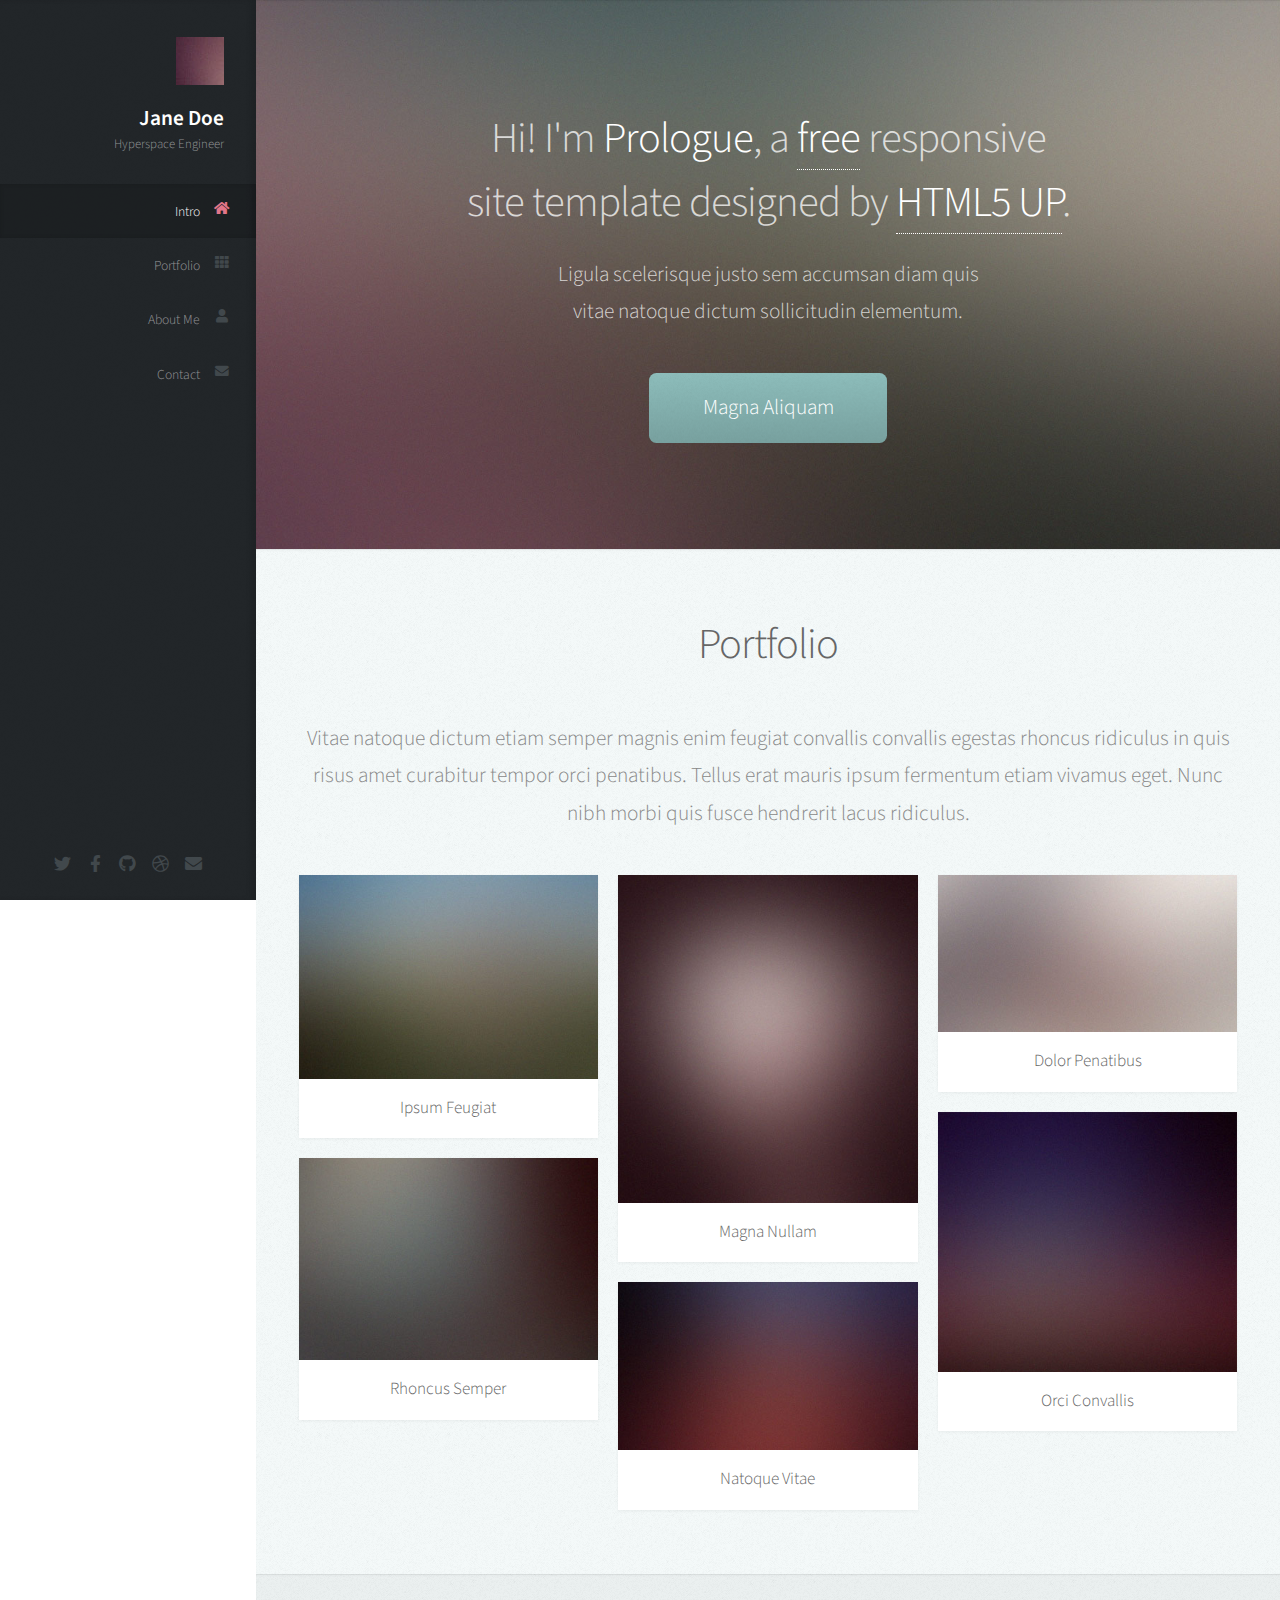
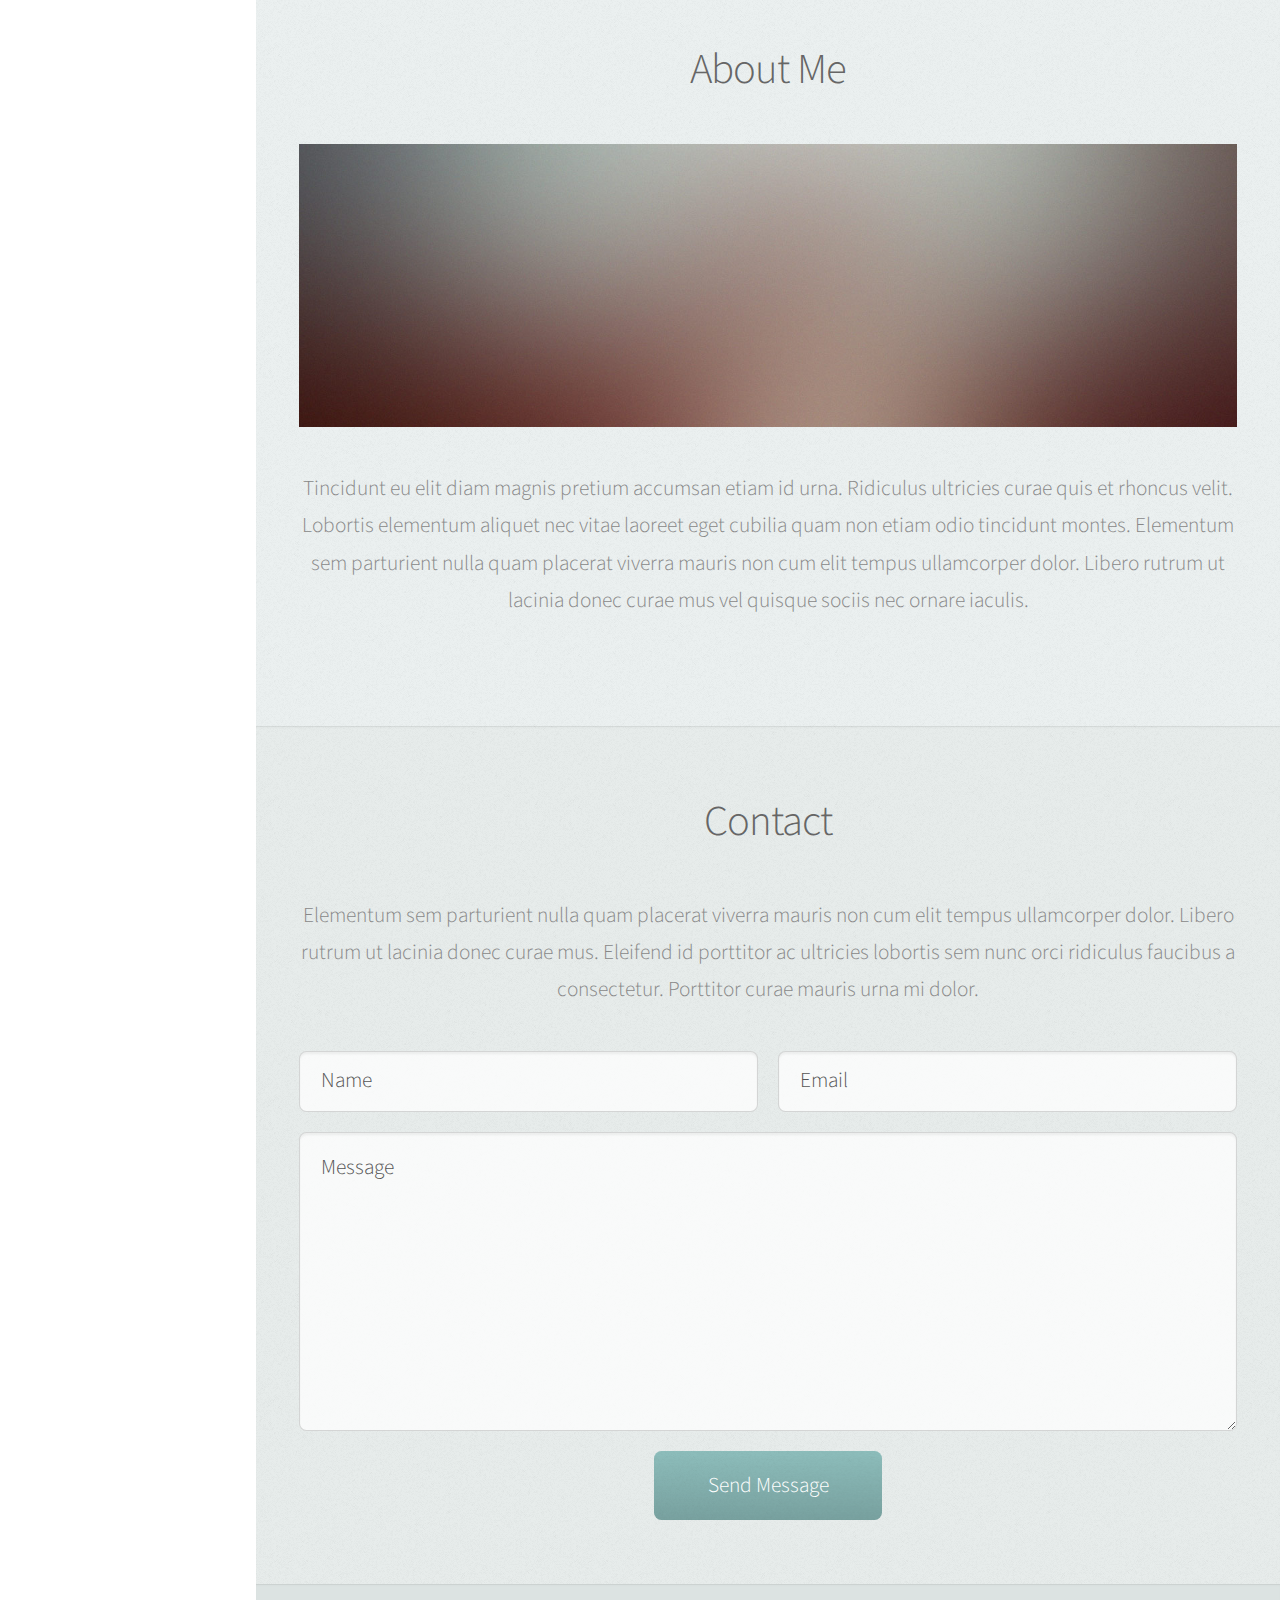
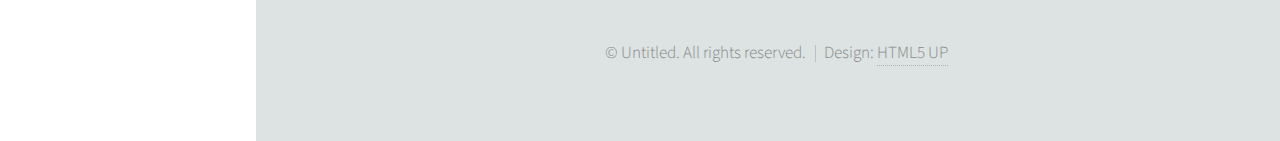
==== Portfolio/index.html @ 26fd249b "addition of downloaded files" ====
<!DOCTYPE HTML>
<!--
	Prologue by HTML5 UP
	html5up.net | @ajlkn
	Free for personal and commercial use under the CCA 3.0 license (html5up.net/license)
-->
<html>
	<head>
		<title>Prologue by HTML5 UP</title>
		<meta charset="utf-8" />
		<meta name="viewport" content="width=device-width, initial-scale=1, user-scalable=no" />
		<link rel="stylesheet" href="assets/css/main.css" />
	</head>
	<body class="is-preload">

		<!-- Header -->
			<div id="header">

				<div class="top">

					<!-- Logo -->
						<div id="logo">
							<span class="image avatar48"><img src="images/avatar.jpg" alt="" /></span>
							<h1 id="title">Jane Doe</h1>
							<p>Hyperspace Engineer</p>
						</div>

					<!-- Nav -->
						<nav id="nav">
							<ul>
								<li><a href="#top" id="top-link"><span class="icon solid fa-home">Intro</span></a></li>
								<li><a href="#portfolio" id="portfolio-link"><span class="icon solid fa-th">Portfolio</span></a></li>
								<li><a href="#about" id="about-link"><span class="icon solid fa-user">About Me</span></a></li>
								<li><a href="#contact" id="contact-link"><span class="icon solid fa-envelope">Contact</span></a></li>
							</ul>
						</nav>

				</div>

				<div class="bottom">

					<!-- Social Icons -->
						<ul class="icons">
							<li><a href="#" class="icon brands fa-twitter"><span class="label">Twitter</span></a></li>
							<li><a href="#" class="icon brands fa-facebook-f"><span class="label">Facebook</span></a></li>
							<li><a href="#" class="icon brands fa-github"><span class="label">Github</span></a></li>
							<li><a href="#" class="icon brands fa-dribbble"><span class="label">Dribbble</span></a></li>
							<li><a href="#" class="icon solid fa-envelope"><span class="label">Email</span></a></li>
						</ul>

				</div>

			</div>

		<!-- Main -->
			<div id="main">

				<!-- Intro -->
					<section id="top" class="one dark cover">
						<div class="container">

							<header>
								<h2 class="alt">Hi! I'm <strong>Prologue</strong>, a <a href="http://html5up.net/license">free</a> responsive<br />
								site template designed by <a href="http://html5up.net">HTML5 UP</a>.</h2>
								<p>Ligula scelerisque justo sem accumsan diam quis<br />
								vitae natoque dictum sollicitudin elementum.</p>
							</header>

							<footer>
								<a href="#portfolio" class="button scrolly">Magna Aliquam</a>
							</footer>

						</div>
					</section>

				<!-- Portfolio -->
					<section id="portfolio" class="two">
						<div class="container">

							<header>
								<h2>Portfolio</h2>
							</header>

							<p>Vitae natoque dictum etiam semper magnis enim feugiat convallis convallis
							egestas rhoncus ridiculus in quis risus amet curabitur tempor orci penatibus.
							Tellus erat mauris ipsum fermentum etiam vivamus eget. Nunc nibh morbi quis
							fusce hendrerit lacus ridiculus.</p>

							<div class="row">
								<div class="col-4 col-12-mobile">
									<article class="item">
										<a href="#" class="image fit"><img src="images/pic02.jpg" alt="" /></a>
										<header>
											<h3>Ipsum Feugiat</h3>
										</header>
									</article>
									<article class="item">
										<a href="#" class="image fit"><img src="images/pic03.jpg" alt="" /></a>
										<header>
											<h3>Rhoncus Semper</h3>
										</header>
									</article>
								</div>
								<div class="col-4 col-12-mobile">
									<article class="item">
										<a href="#" class="image fit"><img src="images/pic04.jpg" alt="" /></a>
										<header>
											<h3>Magna Nullam</h3>
										</header>
									</article>
									<article class="item">
										<a href="#" class="image fit"><img src="images/pic05.jpg" alt="" /></a>
										<header>
											<h3>Natoque Vitae</h3>
										</header>
									</article>
								</div>
								<div class="col-4 col-12-mobile">
									<article class="item">
										<a href="#" class="image fit"><img src="images/pic06.jpg" alt="" /></a>
										<header>
											<h3>Dolor Penatibus</h3>
										</header>
									</article>
									<article class="item">
										<a href="#" class="image fit"><img src="images/pic07.jpg" alt="" /></a>
										<header>
											<h3>Orci Convallis</h3>
										</header>
									</article>
								</div>
							</div>

						</div>
					</section>

				<!-- About Me -->
					<section id="about" class="three">
						<div class="container">

							<header>
								<h2>About Me</h2>
							</header>

							<a href="#" class="image featured"><img src="images/pic08.jpg" alt="" /></a>

							<p>Tincidunt eu elit diam magnis pretium accumsan etiam id urna. Ridiculus
							ultricies curae quis et rhoncus velit. Lobortis elementum aliquet nec vitae
							laoreet eget cubilia quam non etiam odio tincidunt montes. Elementum sem
							parturient nulla quam placerat viverra mauris non cum elit tempus ullamcorper
							dolor. Libero rutrum ut lacinia donec curae mus vel quisque sociis nec
							ornare iaculis.</p>

						</div>
					</section>

				<!-- Contact -->
					<section id="contact" class="four">
						<div class="container">

							<header>
								<h2>Contact</h2>
							</header>

							<p>Elementum sem parturient nulla quam placerat viverra
							mauris non cum elit tempus ullamcorper dolor. Libero rutrum ut lacinia
							donec curae mus. Eleifend id porttitor ac ultricies lobortis sem nunc
							orci ridiculus faucibus a consectetur. Porttitor curae mauris urna mi dolor.</p>

							<form method="post" action="#">
								<div class="row">
									<div class="col-6 col-12-mobile"><input type="text" name="name" placeholder="Name" /></div>
									<div class="col-6 col-12-mobile"><input type="text" name="email" placeholder="Email" /></div>
									<div class="col-12">
										<textarea name="message" placeholder="Message"></textarea>
									</div>
									<div class="col-12">
										<input type="submit" value="Send Message" />
									</div>
								</div>
							</form>

						</div>
					</section>

			</div>

		<!-- Footer -->
			<div id="footer">

				<!-- Copyright -->
					<ul class="copyright">
						<li>&copy; Untitled. All rights reserved.</li><li>Design: <a href="http://html5up.net">HTML5 UP</a></li>
					</ul>

			</div>

		<!-- Scripts -->
			<script src="assets/js/jquery.min.js"></script>
			<script src="assets/js/jquery.scrolly.min.js"></script>
			<script src="assets/js/jquery.scrollex.min.js"></script>
			<script src="assets/js/browser.min.js"></script>
			<script src="assets/js/breakpoints.min.js"></script>
			<script src="assets/js/util.js"></script>
			<script src="assets/js/main.js"></script>

	</body>
</html>
---- Portfolio/assets/css/main.css ----
@import url("fontawesome-all.min.css");
@import url("https://fonts.googleapis.com/css?family=Source+Sans+Pro:300,300italic,400,600");

/*
	Prologue by HTML5 UP
	html5up.net | @ajlkn
	Free for personal and commercial use under the CCA 3.0 license (html5up.net/license)
*/

html, body, div, span, applet, object,
iframe, h1, h2, h3, h4, h5, h6, p, blockquote,
pre, a, abbr, acronym, address, big, cite,
code, del, dfn, em, img, ins, kbd, q, s, samp,
small, strike, strong, sub, sup, tt, var, b,
u, i, center, dl, dt, dd, ol, ul, li, fieldset,
form, label, legend, table, caption, tbody,
tfoot, thead, tr, th, td, article, aside,
canvas, details, embed, figure, figcaption,
footer, header, hgroup, menu, nav, output, ruby,
section, summary, time, mark, audio, video {
	margin: 0;
	padding: 0;
	border: 0;
	font-size: 100%;
	font: inherit;
	vertical-align: baseline;}

article, aside, details, figcaption, figure,
footer, header, hgroup, menu, nav, section {
	display: block;}

body {
	line-height: 1;
}

ol, ul {
	list-style: none;
}

blockquote, q {
	quotes: none;
}

	blockquote:before, blockquote:after, q:before, q:after {
		content: '';
		content: none;
	}

table {
	border-collapse: collapse;
	border-spacing: 0;
}

body {
	-webkit-text-size-adjust: none;
}

mark {
	background-color: transparent;
	color: inherit;
}

input::-moz-focus-inner {
	border: 0;
	padding: 0;
}

input, select, textarea {
	-moz-appearance: none;
	-webkit-appearance: none;
	-ms-appearance: none;
	appearance: none;
}

/* Basic */

	html {
		box-sizing: border-box;
	}

	*, *:before, *:after {
		box-sizing: inherit;
	}

	body {
		background: #fff;
		font-family: 'Source Sans Pro', sans-serif;
		font-size: 19pt;
		font-weight: 300;
		line-height: 1.75em;
		color: #888;
	}

		body.is-preload *, body.is-preload *:before, body.is-preload *:after {
			-moz-animation: none !important;
			-webkit-animation: none !important;
			-ms-animation: none !important;
			animation: none !important;
			-moz-transition: none !important;
			-webkit-transition: none !important;
			-ms-transition: none !important;
			transition: none !important;
		}

	input, textarea, select {
		font-family: 'Source Sans Pro', sans-serif;
		font-size: 19pt;
		font-weight: 300;
		line-height: 1.75em;
		color: #888;
	}

	h1, h2, h3, h4, h5, h6 {
		font-weight: 300;
		color: #666;
		line-height: 1.5em;
	}

	h1 a, h2 a, h3 a, h4 a, h5 a, h6 a {
		color: inherit;
		text-decoration: none;
	}

		h1 a strong, h2 a strong, h3 a strong, h4 a strong, h5 a strong, h6 a strong {
			color: #333;
		}

	h2 {
		font-size: 2em;
		letter-spacing: -1px;
	}

		h2.alt {
			color: #888;
		}

			h2.alt strong {
				color: #666;
			}

	h3 {
		font-size: 1.5em;
	}

	header {
		margin: 0 0 2em 0;
	}

		header > p {
			margin: 1em 0 0 0;
		}

	footer {
		margin: 2em 0 0 0;
	}

	strong, b {
		font-weight: 300;
		color: #666;
	}

	em, i {
		font-style: italic;
	}

	a {
		text-decoration: none;
		color: inherit;
		border-bottom: dotted 1px rgba(128, 128, 128, 0.5);
		-moz-transition: color 0.35s ease-in-out, border-bottom-color 0.35s ease-in-out;
		-webkit-transition: color 0.35s ease-in-out, border-bottom-color 0.35s ease-in-out;
		-ms-transition: color 0.35s ease-in-out, border-bottom-color 0.35s ease-in-out;
		transition: color 0.35s ease-in-out, border-bottom-color 0.35s ease-in-out;
		outline: 0;
	}

		a:hover {
			color: #E27689;
			border-bottom-color: rgba(255, 255, 255, 0);
		}

	sub {
		position: relative;
		top: 0.5em;
		font-size: 0.8em;
	}

	sup {
		position: relative;
		top: -0.5em;
		font-size: 0.8em;
	}

	hr {
		border: 0;
		border-top: solid 1px #ddd;
	}

	blockquote {
		border-left: solid 0.5em #ddd;
		padding: 1em 0 1em 2em;
		font-style: italic;
	}

	p, ul, ol, dl, table {
		margin-bottom: 2em;
	}

	br.clear {
		clear: both;
	}

/* Container */

	.container {
		margin: 0 auto;
		max-width: 100%;
		width: 1400px;
	}

		@media screen and (min-width: 961px) and (max-width: 1880px) {

			.container {
				width: 1200px;
			}

		}

		@media screen and (min-width: 961px) and (max-width: 1620px) {

			.container {
				width: 960px;
			}

		}

		@media screen and (min-width: 961px) and (max-width: 1320px) {

			.container {
				width: 100%;
			}

		}

		@media screen and (max-width: 960px) {

			.container {
				width: 100%;
			}

		}

		@media screen and (max-width: 736px) {

			.container {
				width: 100%;
			}

		}

/* Row */

	.row {
		display: flex;
		flex-wrap: wrap;
		box-sizing: border-box;
		align-items: stretch;
	}

		.row > * {
			box-sizing: border-box;
		}

		.row.gtr-uniform > * > :last-child {
			margin-bottom: 0;
		}

		.row.aln-left {
			justify-content: flex-start;
		}

		.row.aln-center {
			justify-content: center;
		}

		.row.aln-right {
			justify-content: flex-end;
		}

		.row.aln-top {
			align-items: flex-start;
		}

		.row.aln-middle {
			align-items: center;
		}

		.row.aln-bottom {
			align-items: flex-end;
		}

		.row > .imp {
			order: -1;
		}

		.row > .col-1 {
			width: 8.33333%;
		}

		.row > .off-1 {
			margin-left: 8.33333%;
		}

		.row > .col-2 {
			width: 16.66667%;
		}

		.row > .off-2 {
			margin-left: 16.66667%;
		}

		.row > .col-3 {
			width: 25%;
		}

		.row > .off-3 {
			margin-left: 25%;
		}

		.row > .col-4 {
			width: 33.33333%;
		}

		.row > .off-4 {
			margin-left: 33.33333%;
		}

		.row > .col-5 {
			width: 41.66667%;
		}

		.row > .off-5 {
			margin-left: 41.66667%;
		}

		.row > .col-6 {
			width: 50%;
		}

		.row > .off-6 {
			margin-left: 50%;
		}

		.row > .col-7 {
			width: 58.33333%;
		}

		.row > .off-7 {
			margin-left: 58.33333%;
		}

		.row > .col-8 {
			width: 66.66667%;
		}

		.row > .off-8 {
			margin-left: 66.66667%;
		}

		.row > .col-9 {
			width: 75%;
		}

		.row > .off-9 {
			margin-left: 75%;
		}

		.row > .col-10 {
			width: 83.33333%;
		}

		.row > .off-10 {
			margin-left: 83.33333%;
		}

		.row > .col-11 {
			width: 91.66667%;
		}

		.row > .off-11 {
			margin-left: 91.66667%;
		}

		.row > .col-12 {
			width: 100%;
		}

		.row > .off-12 {
			margin-left: 100%;
		}

		.row.gtr-0 {
			margin-top: 0px;
			margin-left: 0px;
		}

			.row.gtr-0 > * {
				padding: 0px 0 0 0px;
			}

			.row.gtr-0.gtr-uniform {
				margin-top: 0px;
			}

				.row.gtr-0.gtr-uniform > * {
					padding-top: 0px;
				}

		.row.gtr-25 {
			margin-top: -10px;
			margin-left: -10px;
		}

			.row.gtr-25 > * {
				padding: 10px 0 0 10px;
			}

			.row.gtr-25.gtr-uniform {
				margin-top: -10px;
			}

				.row.gtr-25.gtr-uniform > * {
					padding-top: 10px;
				}

		.row.gtr-50 {
			margin-top: -20px;
			margin-left: -20px;
		}

			.row.gtr-50 > * {
				padding: 20px 0 0 20px;
			}

			.row.gtr-50.gtr-uniform {
				margin-top: -20px;
			}

				.row.gtr-50.gtr-uniform > * {
					padding-top: 20px;
				}

		.row {
			margin-top: -40px;
			margin-left: -40px;
		}

			.row > * {
				padding: 40px 0 0 40px;
			}

			.row.gtr-uniform {
				margin-top: -40px;
			}

				.row.gtr-uniform > * {
					padding-top: 40px;
				}

		.row.gtr-150 {
			margin-top: -60px;
			margin-left: -60px;
		}

			.row.gtr-150 > * {
				padding: 60px 0 0 60px;
			}

			.row.gtr-150.gtr-uniform {
				margin-top: -60px;
			}

				.row.gtr-150.gtr-uniform > * {
					padding-top: 60px;
				}

		.row.gtr-200 {
			margin-top: -80px;
			margin-left: -80px;
		}

			.row.gtr-200 > * {
				padding: 80px 0 0 80px;
			}

			.row.gtr-200.gtr-uniform {
				margin-top: -80px;
			}

				.row.gtr-200.gtr-uniform > * {
					padding-top: 80px;
				}

		@media screen and (min-width: 961px) and (max-width: 1880px) {

			.row {
				display: flex;
				flex-wrap: wrap;
				box-sizing: border-box;
				align-items: stretch;
			}

				.row > * {
					box-sizing: border-box;
				}

				.row.gtr-uniform > * > :last-child {
					margin-bottom: 0;
				}

				.row.aln-left {
					justify-content: flex-start;
				}

				.row.aln-center {
					justify-content: center;
				}

				.row.aln-right {
					justify-content: flex-end;
				}

				.row.aln-top {
					align-items: flex-start;
				}

				.row.aln-middle {
					align-items: center;
				}

				.row.aln-bottom {
					align-items: flex-end;
				}

				.row > .imp-wide {
					order: -1;
				}

				.row > .col-1-wide {
					width: 8.33333%;
				}

				.row > .off-1-wide {
					margin-left: 8.33333%;
				}

				.row > .col-2-wide {
					width: 16.66667%;
				}

				.row > .off-2-wide {
					margin-left: 16.66667%;
				}

				.row > .col-3-wide {
					width: 25%;
				}

				.row > .off-3-wide {
					margin-left: 25%;
				}

				.row > .col-4-wide {
					width: 33.33333%;
				}

				.row > .off-4-wide {
					margin-left: 33.33333%;
				}

				.row > .col-5-wide {
					width: 41.66667%;
				}

				.row > .off-5-wide {
					margin-left: 41.66667%;
				}

				.row > .col-6-wide {
					width: 50%;
				}

				.row > .off-6-wide {
					margin-left: 50%;
				}

				.row > .col-7-wide {
					width: 58.33333%;
				}

				.row > .off-7-wide {
					margin-left: 58.33333%;
				}

				.row > .col-8-wide {
					width: 66.66667%;
				}

				.row > .off-8-wide {
					margin-left: 66.66667%;
				}

				.row > .col-9-wide {
					width: 75%;
				}

				.row > .off-9-wide {
					margin-left: 75%;
				}

				.row > .col-10-wide {
					width: 83.33333%;
				}

				.row > .off-10-wide {
					margin-left: 83.33333%;
				}

				.row > .col-11-wide {
					width: 91.66667%;
				}

				.row > .off-11-wide {
					margin-left: 91.66667%;
				}

				.row > .col-12-wide {
					width: 100%;
				}

				.row > .off-12-wide {
					margin-left: 100%;
				}

				.row.gtr-0 {
					margin-top: 0px;
					margin-left: 0px;
				}

					.row.gtr-0 > * {
						padding: 0px 0 0 0px;
					}

					.row.gtr-0.gtr-uniform {
						margin-top: 0px;
					}

						.row.gtr-0.gtr-uniform > * {
							padding-top: 0px;
						}

				.row.gtr-25 {
					margin-top: -10px;
					margin-left: -10px;
				}

					.row.gtr-25 > * {
						padding: 10px 0 0 10px;
					}

					.row.gtr-25.gtr-uniform {
						margin-top: -10px;
					}

						.row.gtr-25.gtr-uniform > * {
							padding-top: 10px;
						}

				.row.gtr-50 {
					margin-top: -20px;
					margin-left: -20px;
				}

					.row.gtr-50 > * {
						padding: 20px 0 0 20px;
					}

					.row.gtr-50.gtr-uniform {
						margin-top: -20px;
					}

						.row.gtr-50.gtr-uniform > * {
							padding-top: 20px;
						}

				.row {
					margin-top: -40px;
					margin-left: -40px;
				}

					.row > * {
						padding: 40px 0 0 40px;
					}

					.row.gtr-uniform {
						margin-top: -40px;
					}

						.row.gtr-uniform > * {
							padding-top: 40px;
						}

				.row.gtr-150 {
					margin-top: -60px;
					margin-left: -60px;
				}

					.row.gtr-150 > * {
						padding: 60px 0 0 60px;
					}

					.row.gtr-150.gtr-uniform {
						margin-top: -60px;
					}

						.row.gtr-150.gtr-uniform > * {
							padding-top: 60px;
						}

				.row.gtr-200 {
					margin-top: -80px;
					margin-left: -80px;
				}

					.row.gtr-200 > * {
						padding: 80px 0 0 80px;
					}

					.row.gtr-200.gtr-uniform {
						margin-top: -80px;
					}

						.row.gtr-200.gtr-uniform > * {
							padding-top: 80px;
						}

		}

		@media screen and (min-width: 961px) and (max-width: 1620px) {

			.row {
				display: flex;
				flex-wrap: wrap;
				box-sizing: border-box;
				align-items: stretch;
			}

				.row > * {
					box-sizing: border-box;
				}

				.row.gtr-uniform > * > :last-child {
					margin-bottom: 0;
				}

				.row.aln-left {
					justify-content: flex-start;
				}

				.row.aln-center {
					justify-content: center;
				}

				.row.aln-right {
					justify-content: flex-end;
				}

				.row.aln-top {
					align-items: flex-start;
				}

				.row.aln-middle {
					align-items: center;
				}

				.row.aln-bottom {
					align-items: flex-end;
				}

				.row > .imp-normal {
					order: -1;
				}

				.row > .col-1-normal {
					width: 8.33333%;
				}

				.row > .off-1-normal {
					margin-left: 8.33333%;
				}

				.row > .col-2-normal {
					width: 16.66667%;
				}

				.row > .off-2-normal {
					margin-left: 16.66667%;
				}

				.row > .col-3-normal {
					width: 25%;
				}

				.row > .off-3-normal {
					margin-left: 25%;
				}

				.row > .col-4-normal {
					width: 33.33333%;
				}

				.row > .off-4-normal {
					margin-left: 33.33333%;
				}

				.row > .col-5-normal {
					width: 41.66667%;
				}

				.row > .off-5-normal {
					margin-left: 41.66667%;
				}

				.row > .col-6-normal {
					width: 50%;
				}

				.row > .off-6-normal {
					margin-left: 50%;
				}

				.row > .col-7-normal {
					width: 58.33333%;
				}

				.row > .off-7-normal {
					margin-left: 58.33333%;
				}

				.row > .col-8-normal {
					width: 66.66667%;
				}

				.row > .off-8-normal {
					margin-left: 66.66667%;
				}

				.row > .col-9-normal {
					width: 75%;
				}

				.row > .off-9-normal {
					margin-left: 75%;
				}

				.row > .col-10-normal {
					width: 83.33333%;
				}

				.row > .off-10-normal {
					margin-left: 83.33333%;
				}

				.row > .col-11-normal {
					width: 91.66667%;
				}

				.row > .off-11-normal {
					margin-left: 91.66667%;
				}

				.row > .col-12-normal {
					width: 100%;
				}

				.row > .off-12-normal {
					margin-left: 100%;
				}

				.row.gtr-0 {
					margin-top: 0px;
					margin-left: 0px;
				}

					.row.gtr-0 > * {
						padding: 0px 0 0 0px;
					}

					.row.gtr-0.gtr-uniform {
						margin-top: 0px;
					}

						.row.gtr-0.gtr-uniform > * {
							padding-top: 0px;
						}

				.row.gtr-25 {
					margin-top: -10px;
					margin-left: -10px;
				}

					.row.gtr-25 > * {
						padding: 10px 0 0 10px;
					}

					.row.gtr-25.gtr-uniform {
						margin-top: -10px;
					}

						.row.gtr-25.gtr-uniform > * {
							padding-top: 10px;
						}

				.row.gtr-50 {
					margin-top: -20px;
					margin-left: -20px;
				}

					.row.gtr-50 > * {
						padding: 20px 0 0 20px;
					}

					.row.gtr-50.gtr-uniform {
						margin-top: -20px;
					}

						.row.gtr-50.gtr-uniform > * {
							padding-top: 20px;
						}

				.row {
					margin-top: -40px;
					margin-left: -40px;
				}

					.row > * {
						padding: 40px 0 0 40px;
					}

					.row.gtr-uniform {
						margin-top: -40px;
					}

						.row.gtr-uniform > * {
							padding-top: 40px;
						}

				.row.gtr-150 {
					margin-top: -60px;
					margin-left: -60px;
				}

					.row.gtr-150 > * {
						padding: 60px 0 0 60px;
					}

					.row.gtr-150.gtr-uniform {
						margin-top: -60px;
					}

						.row.gtr-150.gtr-uniform > * {
							padding-top: 60px;
						}

				.row.gtr-200 {
					margin-top: -80px;
					margin-left: -80px;
				}

					.row.gtr-200 > * {
						padding: 80px 0 0 80px;
					}

					.row.gtr-200.gtr-uniform {
						margin-top: -80px;
					}

						.row.gtr-200.gtr-uniform > * {
							padding-top: 80px;
						}

		}

		@media screen and (min-width: 961px) and (max-width: 1320px) {

			.row {
				display: flex;
				flex-wrap: wrap;
				box-sizing: border-box;
				align-items: stretch;
			}

				.row > * {
					box-sizing: border-box;
				}

				.row.gtr-uniform > * > :last-child {
					margin-bottom: 0;
				}

				.row.aln-left {
					justify-content: flex-start;
				}

				.row.aln-center {
					justify-content: center;
				}

				.row.aln-right {
					justify-content: flex-end;
				}

				.row.aln-top {
					align-items: flex-start;
				}

				.row.aln-middle {
					align-items: center;
				}

				.row.aln-bottom {
					align-items: flex-end;
				}

				.row > .imp-narrow {
					order: -1;
				}

				.row > .col-1-narrow {
					width: 8.33333%;
				}

				.row > .off-1-narrow {
					margin-left: 8.33333%;
				}

				.row > .col-2-narrow {
					width: 16.66667%;
				}

				.row > .off-2-narrow {
					margin-left: 16.66667%;
				}

				.row > .col-3-narrow {
					width: 25%;
				}

				.row > .off-3-narrow {
					margin-left: 25%;
				}

				.row > .col-4-narrow {
					width: 33.33333%;
				}

				.row > .off-4-narrow {
					margin-left: 33.33333%;
				}

				.row > .col-5-narrow {
					width: 41.66667%;
				}

				.row > .off-5-narrow {
					margin-left: 41.66667%;
				}

				.row > .col-6-narrow {
					width: 50%;
				}

				.row > .off-6-narrow {
					margin-left: 50%;
				}

				.row > .col-7-narrow {
					width: 58.33333%;
				}

				.row > .off-7-narrow {
					margin-left: 58.33333%;
				}

				.row > .col-8-narrow {
					width: 66.66667%;
				}

				.row > .off-8-narrow {
					margin-left: 66.66667%;
				}

				.row > .col-9-narrow {
					width: 75%;
				}

				.row > .off-9-narrow {
					margin-left: 75%;
				}

				.row > .col-10-narrow {
					width: 83.33333%;
				}

				.row > .off-10-narrow {
					margin-left: 83.33333%;
				}

				.row > .col-11-narrow {
					width: 91.66667%;
				}

				.row > .off-11-narrow {
					margin-left: 91.66667%;
				}

				.row > .col-12-narrow {
					width: 100%;
				}

				.row > .off-12-narrow {
					margin-left: 100%;
				}

				.row.gtr-0 {
					margin-top: 0px;
					margin-left: 0px;
				}

					.row.gtr-0 > * {
						padding: 0px 0 0 0px;
					}

					.row.gtr-0.gtr-uniform {
						margin-top: 0px;
					}

						.row.gtr-0.gtr-uniform > * {
							padding-top: 0px;
						}

				.row.gtr-25 {
					margin-top: -5px;
					margin-left: -5px;
				}

					.row.gtr-25 > * {
						padding: 5px 0 0 5px;
					}

					.row.gtr-25.gtr-uniform {
						margin-top: -5px;
					}

						.row.gtr-25.gtr-uniform > * {
							padding-top: 5px;
						}

				.row.gtr-50 {
					margin-top: -10px;
					margin-left: -10px;
				}

					.row.gtr-50 > * {
						padding: 10px 0 0 10px;
					}

					.row.gtr-50.gtr-uniform {
						margin-top: -10px;
					}

						.row.gtr-50.gtr-uniform > * {
							padding-top: 10px;
						}

				.row {
					margin-top: -20px;
					margin-left: -20px;
				}

					.row > * {
						padding: 20px 0 0 20px;
					}

					.row.gtr-uniform {
						margin-top: -20px;
					}

						.row.gtr-uniform > * {
							padding-top: 20px;
						}

				.row.gtr-150 {
					margin-top: -30px;
					margin-left: -30px;
				}

					.row.gtr-150 > * {
						padding: 30px 0 0 30px;
					}

					.row.gtr-150.gtr-uniform {
						margin-top: -30px;
					}

						.row.gtr-150.gtr-uniform > * {
							padding-top: 30px;
						}

				.row.gtr-200 {
					margin-top: -40px;
					margin-left: -40px;
				}

					.row.gtr-200 > * {
						padding: 40px 0 0 40px;
					}

					.row.gtr-200.gtr-uniform {
						margin-top: -40px;
					}

						.row.gtr-200.gtr-uniform > * {
							padding-top: 40px;
						}

		}

		@media screen and (max-width: 960px) {

			.row {
				display: flex;
				flex-wrap: wrap;
				box-sizing: border-box;
				align-items: stretch;
			}

				.row > * {
					box-sizing: border-box;
				}

				.row.gtr-uniform > * > :last-child {
					margin-bottom: 0;
				}

				.row.aln-left {
					justify-content: flex-start;
				}

				.row.aln-center {
					justify-content: center;
				}

				.row.aln-right {
					justify-content: flex-end;
				}

				.row.aln-top {
					align-items: flex-start;
				}

				.row.aln-middle {
					align-items: center;
				}

				.row.aln-bottom {
					align-items: flex-end;
				}

				.row > .imp-narrower {
					order: -1;
				}

				.row > .col-1-narrower {
					width: 8.33333%;
				}

				.row > .off-1-narrower {
					margin-left: 8.33333%;
				}

				.row > .col-2-narrower {
					width: 16.66667%;
				}

				.row > .off-2-narrower {
					margin-left: 16.66667%;
				}

				.row > .col-3-narrower {
					width: 25%;
				}

				.row > .off-3-narrower {
					margin-left: 25%;
				}

				.row > .col-4-narrower {
					width: 33.33333%;
				}

				.row > .off-4-narrower {
					margin-left: 33.33333%;
				}

				.row > .col-5-narrower {
					width: 41.66667%;
				}

				.row > .off-5-narrower {
					margin-left: 41.66667%;
				}

				.row > .col-6-narrower {
					width: 50%;
				}

				.row > .off-6-narrower {
					margin-left: 50%;
				}

				.row > .col-7-narrower {
					width: 58.33333%;
				}

				.row > .off-7-narrower {
					margin-left: 58.33333%;
				}

				.row > .col-8-narrower {
					width: 66.66667%;
				}

				.row > .off-8-narrower {
					margin-left: 66.66667%;
				}

				.row > .col-9-narrower {
					width: 75%;
				}

				.row > .off-9-narrower {
					margin-left: 75%;
				}

				.row > .col-10-narrower {
					width: 83.33333%;
				}

				.row > .off-10-narrower {
					margin-left: 83.33333%;
				}

				.row > .col-11-narrower {
					width: 91.66667%;
				}

				.row > .off-11-narrower {
					margin-left: 91.66667%;
				}

				.row > .col-12-narrower {
					width: 100%;
				}

				.row > .off-12-narrower {
					margin-left: 100%;
				}

				.row.gtr-0 {
					margin-top: 0px;
					margin-left: 0px;
				}

					.row.gtr-0 > * {
						padding: 0px 0 0 0px;
					}

					.row.gtr-0.gtr-uniform {
						margin-top: 0px;
					}

						.row.gtr-0.gtr-uniform > * {
							padding-top: 0px;
						}

				.row.gtr-25 {
					margin-top: -5px;
					margin-left: -5px;
				}

					.row.gtr-25 > * {
						padding: 5px 0 0 5px;
					}

					.row.gtr-25.gtr-uniform {
						margin-top: -5px;
					}

						.row.gtr-25.gtr-uniform > * {
							padding-top: 5px;
						}

				.row.gtr-50 {
					margin-top: -10px;
					margin-left: -10px;
				}

					.row.gtr-50 > * {
						padding: 10px 0 0 10px;
					}

					.row.gtr-50.gtr-uniform {
						margin-top: -10px;
					}

						.row.gtr-50.gtr-uniform > * {
							padding-top: 10px;
						}

				.row {
					margin-top: -20px;
					margin-left: -20px;
				}

					.row > * {
						padding: 20px 0 0 20px;
					}

					.row.gtr-uniform {
						margin-top: -20px;
					}

						.row.gtr-uniform > * {
							padding-top: 20px;
						}

				.row.gtr-150 {
					margin-top: -30px;
					margin-left: -30px;
				}

					.row.gtr-150 > * {
						padding: 30px 0 0 30px;
					}

					.row.gtr-150.gtr-uniform {
						margin-top: -30px;
					}

						.row.gtr-150.gtr-uniform > * {
							padding-top: 30px;
						}

				.row.gtr-200 {
					margin-top: -40px;
					margin-left: -40px;
				}

					.row.gtr-200 > * {
						padding: 40px 0 0 40px;
					}

					.row.gtr-200.gtr-uniform {
						margin-top: -40px;
					}

						.row.gtr-200.gtr-uniform > * {
							padding-top: 40px;
						}

		}

		@media screen and (max-width: 736px) {

			.row {
				display: flex;
				flex-wrap: wrap;
				box-sizing: border-box;
				align-items: stretch;
			}

				.row > * {
					box-sizing: border-box;
				}

				.row.gtr-uniform > * > :last-child {
					margin-bottom: 0;
				}

				.row.aln-left {
					justify-content: flex-start;
				}

				.row.aln-center {
					justify-content: center;
				}

				.row.aln-right {
					justify-content: flex-end;
				}

				.row.aln-top {
					align-items: flex-start;
				}

				.row.aln-middle {
					align-items: center;
				}

				.row.aln-bottom {
					align-items: flex-end;
				}

				.row > .imp-mobile {
					order: -1;
				}

				.row > .col-1-mobile {
					width: 8.33333%;
				}

				.row > .off-1-mobile {
					margin-left: 8.33333%;
				}

				.row > .col-2-mobile {
					width: 16.66667%;
				}

				.row > .off-2-mobile {
					margin-left: 16.66667%;
				}

				.row > .col-3-mobile {
					width: 25%;
				}

				.row > .off-3-mobile {
					margin-left: 25%;
				}

				.row > .col-4-mobile {
					width: 33.33333%;
				}

				.row > .off-4-mobile {
					margin-left: 33.33333%;
				}

				.row > .col-5-mobile {
					width: 41.66667%;
				}

				.row > .off-5-mobile {
					margin-left: 41.66667%;
				}

				.row > .col-6-mobile {
					width: 50%;
				}

				.row > .off-6-mobile {
					margin-left: 50%;
				}

				.row > .col-7-mobile {
					width: 58.33333%;
				}

				.row > .off-7-mobile {
					margin-left: 58.33333%;
				}

				.row > .col-8-mobile {
					width: 66.66667%;
				}

				.row > .off-8-mobile {
					margin-left: 66.66667%;
				}

				.row > .col-9-mobile {
					width: 75%;
				}

				.row > .off-9-mobile {
					margin-left: 75%;
				}

				.row > .col-10-mobile {
					width: 83.33333%;
				}

				.row > .off-10-mobile {
					margin-left: 83.33333%;
				}

				.row > .col-11-mobile {
					width: 91.66667%;
				}

				.row > .off-11-mobile {
					margin-left: 91.66667%;
				}

				.row > .col-12-mobile {
					width: 100%;
				}

				.row > .off-12-mobile {
					margin-left: 100%;
				}

				.row.gtr-0 {
					margin-top: 0px;
					margin-left: 0px;
				}

					.row.gtr-0 > * {
						padding: 0px 0 0 0px;
					}

					.row.gtr-0.gtr-uniform {
						margin-top: 0px;
					}

						.row.gtr-0.gtr-uniform > * {
							padding-top: 0px;
						}

				.row.gtr-25 {
					margin-top: -5px;
					margin-left: -5px;
				}

					.row.gtr-25 > * {
						padding: 5px 0 0 5px;
					}

					.row.gtr-25.gtr-uniform {
						margin-top: -5px;
					}

						.row.gtr-25.gtr-uniform > * {
							padding-top: 5px;
						}

				.row.gtr-50 {
					margin-top: -10px;
					margin-left: -10px;
				}

					.row.gtr-50 > * {
						padding: 10px 0 0 10px;
					}

					.row.gtr-50.gtr-uniform {
						margin-top: -10px;
					}

						.row.gtr-50.gtr-uniform > * {
							padding-top: 10px;
						}

				.row {
					margin-top: -20px;
					margin-left: -20px;
				}

					.row > * {
						padding: 20px 0 0 20px;
					}

					.row.gtr-uniform {
						margin-top: -20px;
					}

						.row.gtr-uniform > * {
							padding-top: 20px;
						}

				.row.gtr-150 {
					margin-top: -30px;
					margin-left: -30px;
				}

					.row.gtr-150 > * {
						padding: 30px 0 0 30px;
					}

					.row.gtr-150.gtr-uniform {
						margin-top: -30px;
					}

						.row.gtr-150.gtr-uniform > * {
							padding-top: 30px;
						}

				.row.gtr-200 {
					margin-top: -40px;
					margin-left: -40px;
				}

					.row.gtr-200 > * {
						padding: 40px 0 0 40px;
					}

					.row.gtr-200.gtr-uniform {
						margin-top: -40px;
					}

						.row.gtr-200.gtr-uniform > * {
							padding-top: 40px;
						}

		}

/* Sections/Article */

	section, article {
		margin-bottom: 3em;
	}

		section > :last-child,
		section > .container, section:last-child, article > :last-child,
		article > .container, article:last-child {
			margin-bottom: 0;
		}

		.row > section, .row > article {
			margin-bottom: 0;
		}

/* Image */

	.image {
		display: inline-block;
		border: 0;
	}

		.image img {
			display: block;
			width: 100%;
		}

		.image.avatar48 {
			width: 48px;
			height: 48px;
			background: #f00;
		}

			.image.avatar48 img {
				width: 48px;
				height: 48px;
			}

		.image.fit {
			display: block;
			width: 100%;
		}

		.image.featured {
			display: block;
			width: 100%;
			margin: 0 0 2em 0;
		}

		.image.left {
			float: left;
			margin: 0 2em 2em 0;
		}

		.image.centered {
			display: block;
			margin: 0 0 2em 0;
		}

			.image.centered img {
				margin: 0 auto;
				width: auto;
			}

/* List */

	ul {
		list-style: disc;
		padding-left: 1em;
	}

		ul li {
			padding-left: 0.5em;
		}

	ol {
		list-style: decimal;
		padding-left: 1.25em;
	}

		ol li {
			padding-left: 0.25em;
		}

/* Icons */

	ul.icons {
		cursor: default;
		list-style: none;
		padding-left: 0;
	}

		ul.icons li {
			display: inline-block;
			padding-left: 0;
		}

		ul.icons a {
			display: inline-block;
			width: 2em;
			height: 2em;
			line-height: 2em;
			text-align: center;
			border: 0;
		}

/* Form */

	form label {
		display: block;
		text-align: left;
		margin-bottom: 0.5em;
	}

	form input[type="text"],
	form input[type="email"],
	form input[type="password"],
	form select,
	form textarea {
		position: relative;
		-webkit-appearance: none;
		display: block;
		border: 0;
		outline: 0;
		background: #fff;
		background: rgba(255, 255, 255, 0.75);
		width: 100%;
		border-radius: 0.35em;
		padding: 0.75em 1em 0.75em 1em;
		box-shadow: inset 0 0.1em 0.1em 0 rgba(0, 0, 0, 0.05);
		border: solid 1px rgba(0, 0, 0, 0.15);
		-moz-transition: all 0.35s ease-in-out;
		-webkit-transition: all 0.35s ease-in-out;
		-ms-transition: all 0.35s ease-in-out;
		transition: all 0.35s ease-in-out;
	}

		form input[type="text"]:focus,
		form input[type="email"]:focus,
		form input[type="password"]:focus,
		form select:focus,
		form textarea:focus {
			box-shadow: 0 0 2px 1px #8ebebc;
			background: #fff;
		}

	form input[type="text"],
	form input[type="email"],
	form input[type="password"],
	form select {
		line-height: 1.25em;
	}

	form textarea {
		min-height: 14em;
	}

	form ::-webkit-input-placeholder {
		color: #555 !important;
	}

	form :-moz-placeholder {
		color: #555 !important;
	}

	form ::-moz-placeholder {
		color: #555 !important;
	}

	form :-ms-input-placeholder {
		color: #555 !important;
	}

	form ::-moz-focus-inner {
		border: 0;
	}

/* Table */

	table {
		width: 100%;
		text-align: left;
	}

		table tbody tr:nth-child(2n+2) {
			background: #f4f4f4;
		}

		table td {
			padding: 0.5em 1em 0.5em 1em;
		}

		table th {
			text-align: left;
			padding: 0.5em 1em 0.5em 1em;
			color: #fff;
			background: #222729 url("images/overlay.png");
		}

		table thead {
			background: #444;
			color: #fff;
		}

		table tfoot {
			background: #eee;
		}

/* Button */

	input[type="button"],
	input[type="submit"],
	input[type="reset"],
	button,
	.button {
		position: relative;
		display: inline-block;
		border-radius: 0.35em;
		color: #fff !important;
		text-decoration: none;
		padding: 0.75em 2.5em 0.75em 2.5em;
		background-color: #8ebebc;
		border: 0;
		cursor: pointer;
		background-image: -moz-linear-gradient(top, rgba(0, 0, 0, 0), rgba(0, 0, 0, 0.15)), url("images/overlay.png");
		background-image: -webkit-linear-gradient(top, rgba(0, 0, 0, 0), rgba(0, 0, 0, 0.15)), url("images/overlay.png");
		background-image: -ms-linear-gradient(top, rgba(0, 0, 0, 0), rgba(0, 0, 0, 0.15)), url("images/overlay.png");
		background-image: linear-gradient(top, rgba(0, 0, 0, 0), rgba(0, 0, 0, 0.15)), url("images/overlay.png");
		-moz-transition: background-color 0.35s ease-in-out;
		-webkit-transition: background-color 0.35s ease-in-out;
		-ms-transition: background-color 0.35s ease-in-out;
		transition: background-color 0.35s ease-in-out;
	}

		input[type="button"]:hover,
		input[type="submit"]:hover,
		input[type="reset"]:hover,
		button:hover,
		.button:hover {
			background-color: #9ececc;
		}

		input[type="button"]:active,
		input[type="submit"]:active,
		input[type="reset"]:active,
		button:active,
		.button:active {
			background-color: #7eaeac;
		}

/* Item */

	.item {
		box-shadow: 0 0.05em 0.15em 0 rgba(0, 0, 0, 0.05);
		margin-bottom: 40px;
	}

		.item header {
			background: #fff;
			margin: 0;
			padding: 1em 0 1em 0;
			font-size: 0.8em;
		}

			.item header h3 {
				font-size: 1em;
			}

/* Icons */

	.icon {
		text-decoration: none;
		text-decoration: none;
	}

		.icon:before {
			-moz-osx-font-smoothing: grayscale;
			-webkit-font-smoothing: antialiased;
			display: inline-block;
			font-style: normal;
			font-variant: normal;
			text-rendering: auto;
			line-height: 1;
			text-transform: none !important;
			font-family: 'Font Awesome 5 Free';
			font-weight: 400;
		}

		.icon:before {
			line-height: inherit;
		}

		.icon > .label {
			display: none;
		}

		.icon.solid:before {
			font-weight: 900;
		}

		.icon.brands:before {
			font-family: 'Font Awesome 5 Brands';
		}

/* Header */

	#header {
		display: -moz-flex;
		display: -webkit-flex;
		display: -ms-flex;
		display: flex;
		-moz-flex-direction: column;
		-webkit-flex-direction: column;
		-ms-flex-direction: column;
		flex-direction: column;
		-moz-justify-content: space-between;
		-webkit-justify-content: space-between;
		-ms-justify-content: space-between;
		justify-content: space-between;
		background: #222629 url("images/overlay.png");
		box-shadow: inset -0.25em 0 0.25em 0 rgba(0, 0, 0, 0.1);
		color: #fff;
		height: 100%;
		left: 0;
		overflow-y: auto;
		position: fixed;
		text-align: right;
		top: 0;
		width: 375px;
	}

		#header .top {
			-moz-flex-grow: 1;
			-webkit-flex-grow: 1;
			-ms-flex-grow: 1;
			flex-grow: 1;
		}

		#header .bottom {
			-moz-flex-shrink: 0;
			-webkit-flex-shrink: 0;
			-ms-flex-shrink: 0;
			flex-shrink: 0;
			padding: 1.5em 0 0.75em 0;
		}

			#header .bottom > :last-child {
				margin-bottom: 0;
			}

		#header .icons {
			font-size: 0.8em;
			text-align: center;
		}

			#header .icons a {
				color: #41484c;
				-moz-transition: color 0.35s ease-in-out;
				-webkit-transition: color 0.35s ease-in-out;
				-ms-transition: color 0.35s ease-in-out;
				transition: color 0.35s ease-in-out;
			}

				#header .icons a:hover {
					color: #fff;
				}

	#logo {
		position: relative;
		margin: 1.75em 1.5em 1.5em 1.5em;
		min-height: 48px;
		cursor: default;
	}

		#logo h1 {
			position: relative;
			color: #fff;
			font-weight: 600;
			font-size: 1em;
			line-height: 1em;
		}

		#logo p {
			position: relative;
			display: block;
			font-size: 0.6em;
			color: rgba(255, 255, 255, 0.5);
			line-height: 1.25em;
			margin: 0.5em 0 0 0;
		}

		#logo .image {
			position: absolute;
			left: 0;
			top: 0;
		}

	#nav ul {
		list-style: none;
		padding-left: 0;
		margin-bottom: 0;
	}

		#nav ul li {
			padding-left: 0;
		}

			#nav ul li a {
				display: block;
				padding: 0.5em 1.5em 0.5em 1.5em;
				color: rgba(255, 255, 255, 0.5);
				text-decoration: none;
				outline: 0;
				border: 0;
				-moz-transition: none;
				-webkit-transition: none;
				-ms-transition: none;
				transition: none;
			}

				#nav ul li a span {
					position: relative;
					display: block;
					font-size: 0.8em;
				}

					#nav ul li a span:before {
						position: absolute;
						left: 0;
						color: #41484c;
						text-align: center;
						width: 1.25em;
						line-height: 1.75em;
					}

				#nav ul li a.active {
					background: rgba(0, 0, 0, 0.15);
					box-shadow: inset 0 0 0.25em 0 rgba(0, 0, 0, 0.125);
					color: #fff;
				}

					#nav ul li a.active span:before {
						color: #e27689;
					}

/* Footer */

	#footer {
		margin-left: 375px;
		text-align: center;
		background-color: #dce3e2;
		padding: 3em 0 4em 0;
		box-shadow: inset 0 1px 0 0 rgba(0, 0, 0, 0.05), inset 0 0.1em 0.1em 0 rgba(0, 0, 0, 0.025);
		font-size: 0.8em;
	}

		#footer .copyright {
			cursor: default;
			margin: 0;
		}

			#footer .copyright li {
				display: inline-block;
				line-height: 1em;
				border-left: solid 1px rgba(128, 128, 128, 0.35);
				padding: 0 0 0 0.5em;
				margin: 0 0 0 0.5em;
			}

				#footer .copyright li:first-child {
					border-left: 0;
					padding-left: 0;
					margin-left: 0;
				}

/* Main */

	#main {
		margin-left: 375px;
	}

		#main > section {
			margin: 0;
			overflow: hidden;
			padding: 4em 0;
			box-shadow: inset 0 1px 0 0 rgba(0, 0, 0, 0.05), inset 0 0.1em 0.1em 0 rgba(0, 0, 0, 0.025);
			text-align: center;
			background-image: url("images/overlay.png");
		}

			#main > section.dark {
				color: #ddd;
				color: rgba(255, 255, 255, 0.75);
			}

				#main > section.dark h2, #main > section.dark h3, #main > section.dark h4, #main > section.dark h5, #main > section.dark h6 {
					color: inherit;
				}

				#main > section.dark strong {
					color: #fff;
					border-color: inherit;
				}

				#main > section.dark a {
					color: #fff;
					border-color: inherit;
				}

					#main > section.dark a:hover {
						border-bottom-color: rgba(255, 255, 255, 0);
					}

			#main > section.cover {
				padding: 10em 0;
				background-size: cover;
				background-position: center center;
			}

			#main > section.one {
				background-color: #81918E;
				background-image: url("../../images/banner.jpg");
			}

			#main > section.two {
				background-color: #f5fafa;
			}

			#main > section.three {
				background-color: #ecf1f1;
			}

			#main > section.four {
				background-color: #e8edec;
			}

/* Wide */

	@media screen and (min-width: 961px) and (max-width: 1880px) {

		/* Basic */

			body, input, textarea, select {
				font-size: 17pt;
			}

		/* Header */

			#header {
				width: 300px;
			}

		/* Footer */

			#footer {
				margin-left: 300px;
			}

		/* Main */

			#main {
				margin-left: 300px;
			}

	}

/* Normal */

	@media screen and (min-width: 961px) and (max-width: 1620px) {

		/* Main */

			#main > section {
				padding: 3em 0;
			}

			#main section.cover {
				padding: 5em 0;
			}

	}

/* Narrow */

	@media screen and (min-width: 961px) and (max-width: 1320px) {

		/* Basic */

			body, input, textarea, select {
				font-size: 16pt;
			}

			.container {
				padding: 0 2em 0 2em;
			}

		/* Icons */

			ul.icons li a {
				width: 1.75em;
			}

		/* Item */

			.item {
				margin-bottom: 20px;
			}

		/* Header */

			#header {
				width: 20%;
			}

			#logo .image {
				position: relative;
				margin: 0 0 0.5em 0;
			}

			#nav ul li a {
				font-size: 0.8em;
				padding-top: 0.5em;
				padding-bottom: 0.5em;
			}

				#nav ul li a span {
					padding-right: 2.25em;
				}

					#nav ul li a span:before {
						left: 100%;
						margin-left: -1.25em;
						line-height: 2.25em;
					}

		/* Footer */

			#footer {
				margin-left: 20%;
			}

		/* Main */

			#main {
				margin-left: 20%;
			}

	}

/* Narrower */

	#headerToggle {
		display: none;
	}

	@media screen and (max-width: 960px) {

		/* Basic */

			html, body {
				overflow-x: hidden;
			}

			body, input, textarea, select {
				font-size: 16pt;
			}

			header br {
				display: none;
			}

			.container {
				padding: 0 2em 0 2em;
			}

		/* Item */

			.item {
				margin-bottom: 15px;
			}

		/* Icons */

			ul.icons a {
				width: 1.75em;
				font-size: 1.25em;
			}

		/* Header */

			#header {
				-moz-backface-visibility: hidden;
				-webkit-backface-visibility: hidden;
				-ms-backface-visibility: hidden;
				backface-visibility: hidden;
				-moz-transform: translateX(-275px);
				-webkit-transform: translateX(-275px);
				-ms-transform: translateX(-275px);
				transform: translateX(-275px);
				-moz-transition: -moz-transform 0.5s ease;
				-webkit-transition: -webkit-transform 0.5s ease;
				-ms-transition: -ms-transform 0.5s ease;
				transition: transform 0.5s ease;
				-webkit-overflow-scrolling: touch;
				display: block;
				height: 100%;
				left: 0;
				overflow-y: auto;
				position: fixed;
				top: 0;
				width: 275px;
				z-index: 10002;
				width: 275px;
				background: #222729 url("images/overlay.png");
				box-shadow: inset -0.25em 0 0.25em 0 rgba(0, 0, 0, 0.125);
			}

				#header .top {
					position: relative;
				}

				#header .bottom {
					border-top: solid 1px rgba(255, 255, 255, 0.05);
					box-shadow: 0 -1px 0 0 rgba(0, 0, 0, 0.15);
					padding-top: 2em;
					margin-top: 2em;
					position: relative;
				}

			#logo {
				margin: 1.5em 1.25em 1.25em 1.25em;
			}

			#nav ul li a {
				padding: 0.5em 1.25em 0.5em 1.25em;
			}

			#headerToggle {
				-moz-backface-visibility: hidden;
				-webkit-backface-visibility: hidden;
				-ms-backface-visibility: hidden;
				backface-visibility: hidden;
				-moz-transition: -moz-transform 0.5s ease;
				-webkit-transition: -webkit-transform 0.5s ease;
				-ms-transition: -ms-transform 0.5s ease;
				transition: transform 0.5s ease;
				display: block;
				height: 2.25em;
				left: 0;
				position: fixed;
				top: 0;
				width: 3.25em;
				z-index: 10001;
			}

				#headerToggle .toggle {
					text-decoration: none;
					position: absolute;
					left: 0;
					top: 0;
					width: 100%;
					height: 100%;
					outline: 0;
					border: 0;
				}

					#headerToggle .toggle:before {
						-moz-osx-font-smoothing: grayscale;
						-webkit-font-smoothing: antialiased;
						display: inline-block;
						font-style: normal;
						font-variant: normal;
						text-rendering: auto;
						line-height: 1;
						text-transform: none !important;
						font-family: 'Font Awesome 5 Free';
						font-weight: 900;
					}

					#headerToggle .toggle:before {
						text-decoration: none;
						content: '\f0c9';
						color: #fff;
						font-size: 18px;
						background: rgba(128, 136, 144, 0.5);
						border-radius: 0.35em;
						text-align: center;
						position: absolute;
						left: 0.5em;
						top: 0.5em;
						display: block;
						width: 3.25em;
						height: 2.25em;
						line-height: 2.25em;
					}

			body.header-visible #main {
				-moz-transform: translateX(275px);
				-webkit-transform: translateX(275px);
				-ms-transform: translateX(275px);
				transform: translateX(275px);
			}

			body.header-visible #headerToggle {
				-moz-transform: translateX(275px);
				-webkit-transform: translateX(275px);
				-ms-transform: translateX(275px);
				transform: translateX(275px);
			}

			body.header-visible #header {
				-moz-transform: translateX(0);
				-webkit-transform: translateX(0);
				-ms-transform: translateX(0);
				transform: translateX(0);
			}

		/* Footer */

			#footer {
				margin-left: 0;
			}

		/* Main */

			#main {
				-moz-backface-visibility: hidden;
				-webkit-backface-visibility: hidden;
				-ms-backface-visibility: hidden;
				backface-visibility: hidden;
				-moz-transition: -moz-transform 0.5s ease;
				-webkit-transition: -webkit-transform 0.5s ease;
				-ms-transition: -ms-transform 0.5s ease;
				transition: transform 0.5s ease;
				padding-bottom: 1px;
				margin-left: 0;
			}

				#main > section {
					padding: 3em 0;
				}

				#main section.cover {
					padding: 4em 0;
				}

	}

/* Mobile */

	@media screen and (max-width: 736px) {

		/* Basic */

			body, input, textarea, select {
				font-size: 14pt;
			}

			h2 {
				font-size: 1.5em;
				letter-spacing: 0;
				font-weight: 300;
			}

			.container {
				padding: 0 15px 0 15px;
			}

		/* List */

			ul.icons a {
				width: 2em;
				font-size: 1.25em;
			}

		/* Main */

			#main > section {
				padding: 2em 0;
			}

			#main section.cover {
				padding: 4em 0em;
			}

				#main section.cover header {
					padding: 0 1em;
				}

		/* Footer */

			#footer .copyright li {
				display: block;
				line-height: 1.25em;
				border: 0;
				padding: 0;
				margin: 1em 0 0 0;
			}

				#footer .copyright li:first-child {
					margin-top: 0;
				}

	}
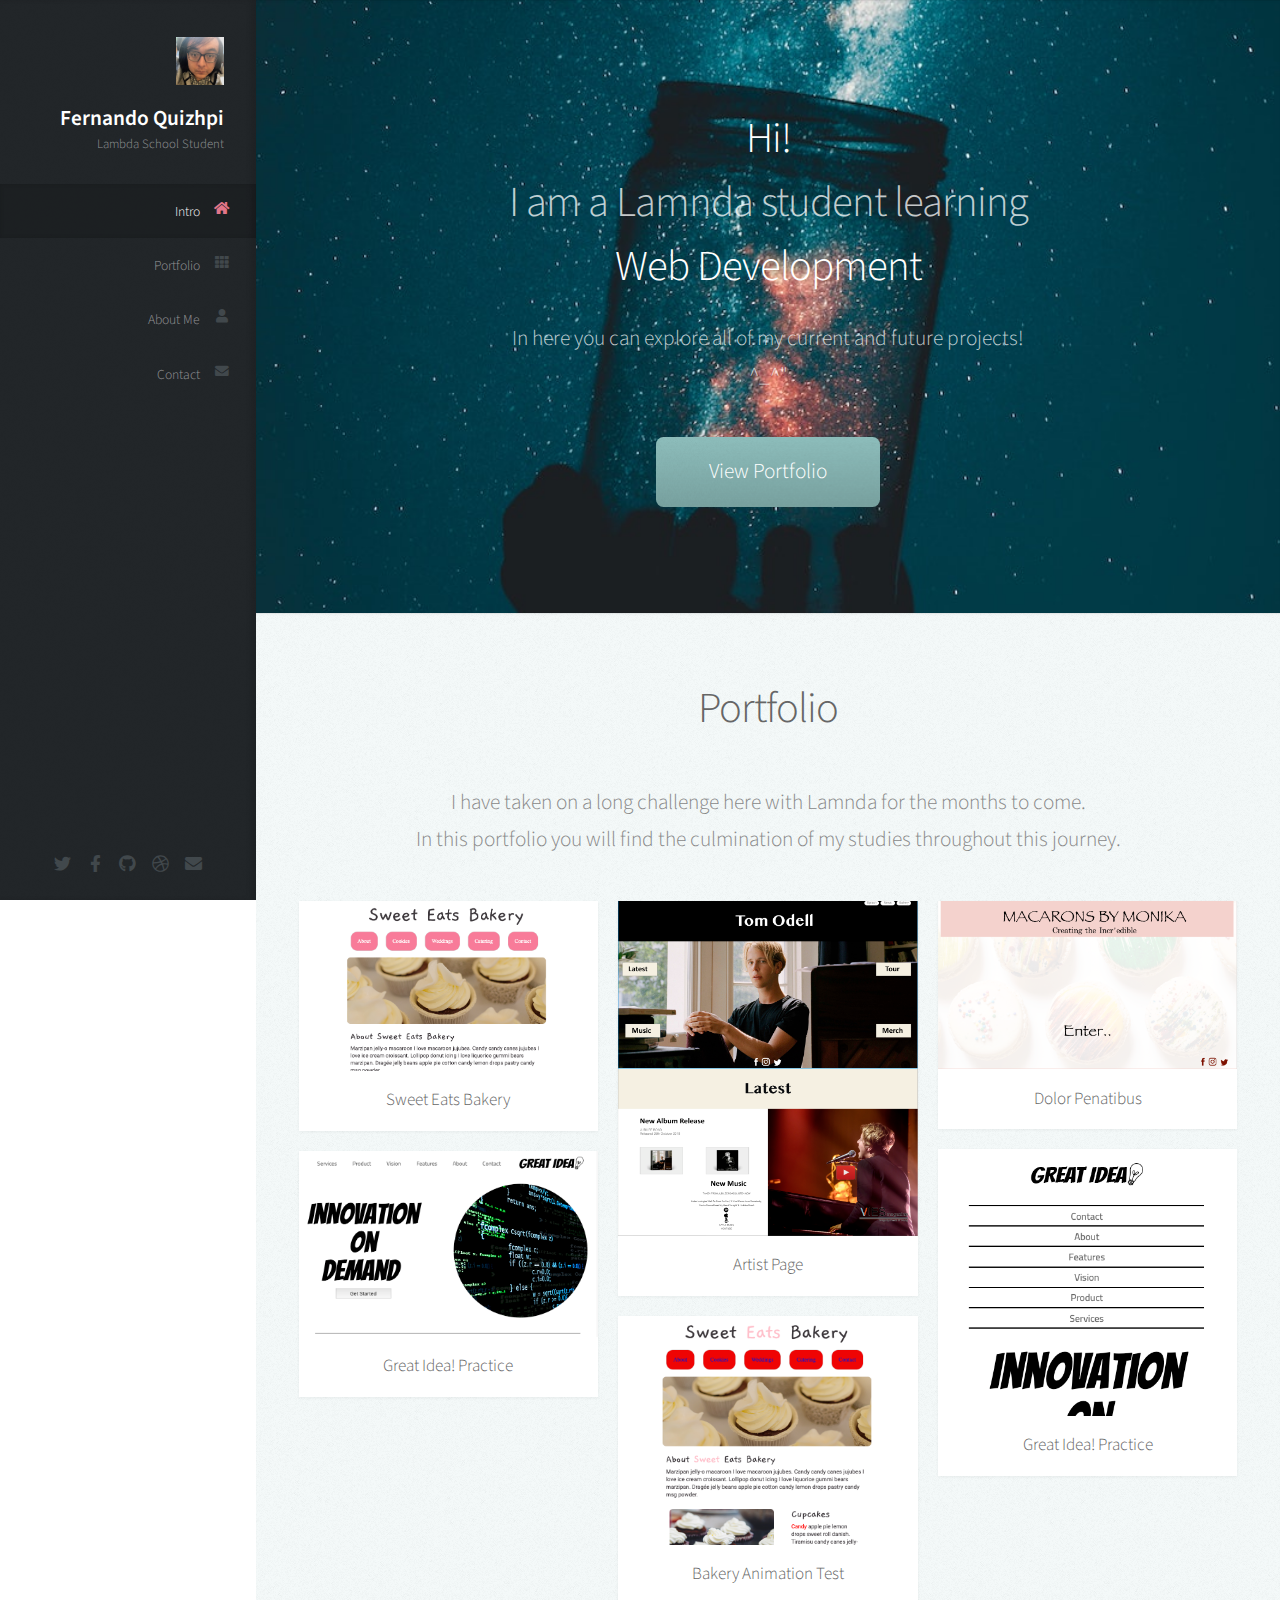
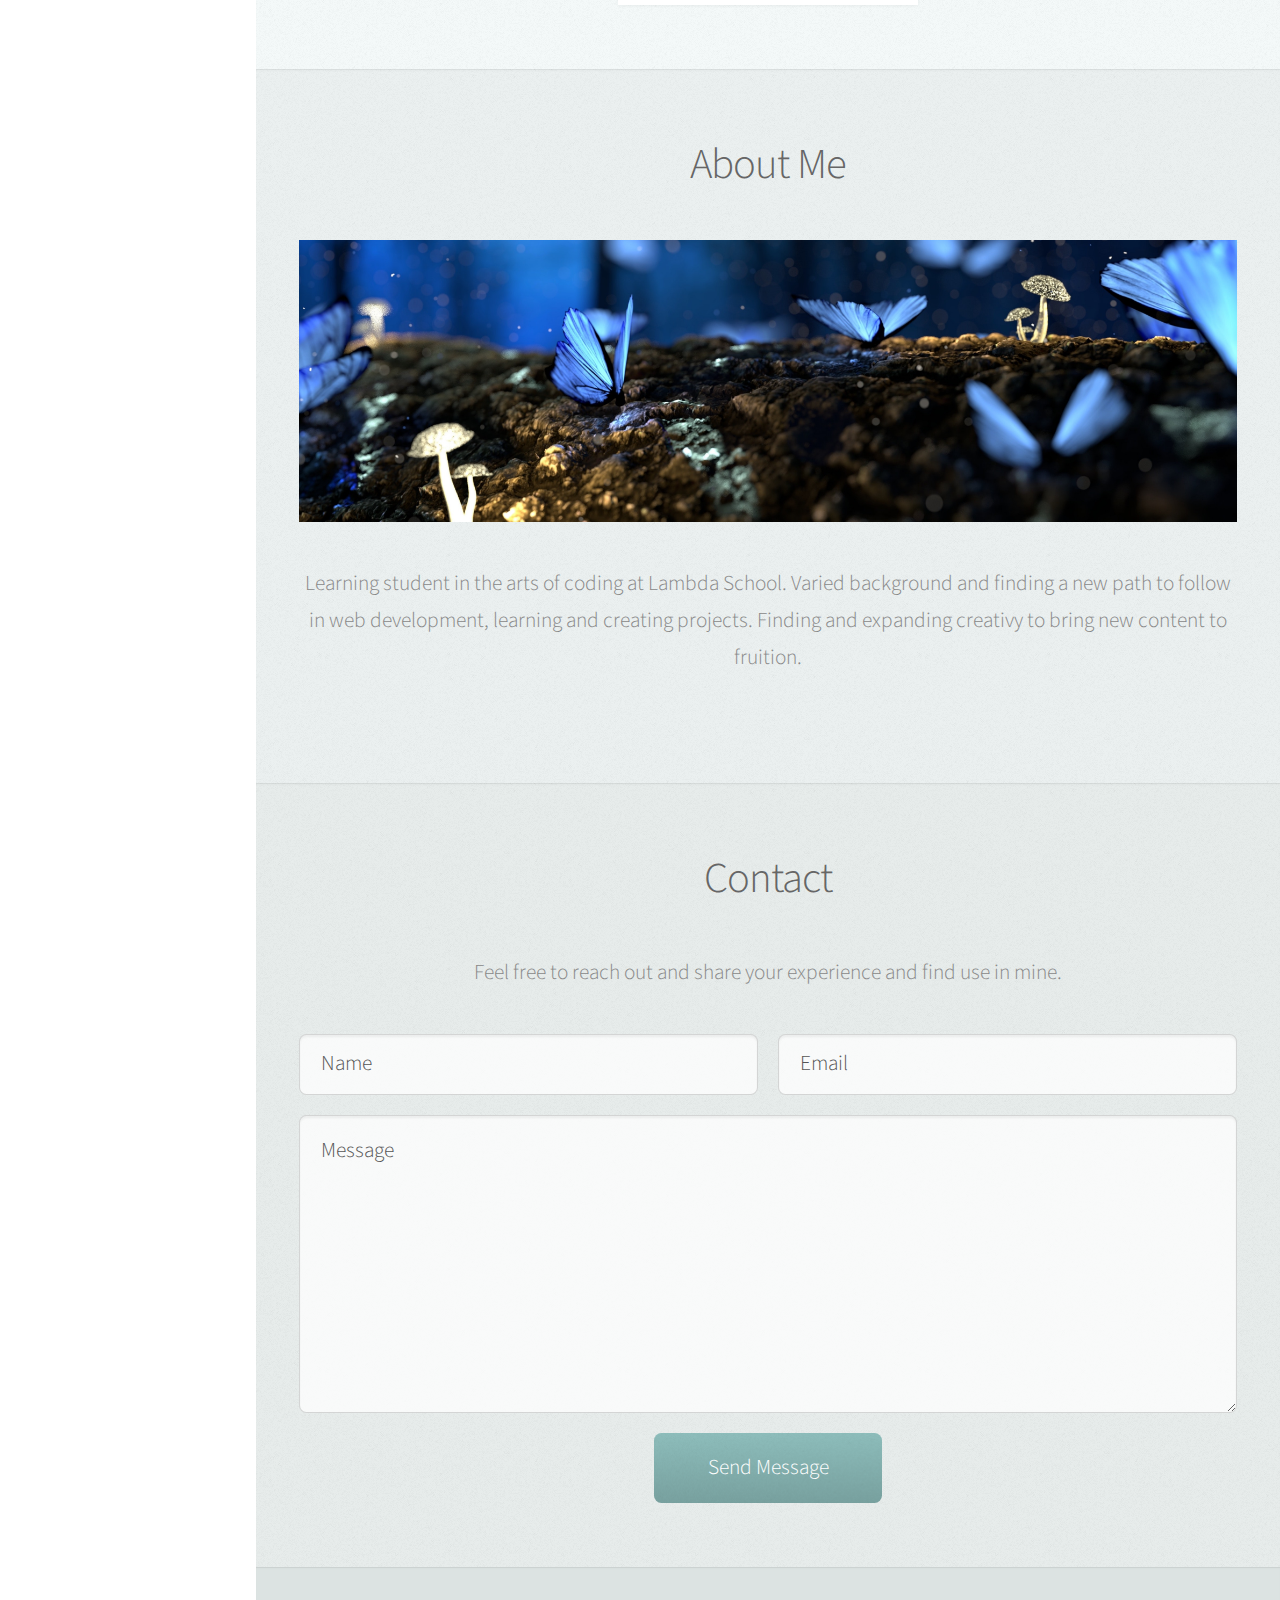
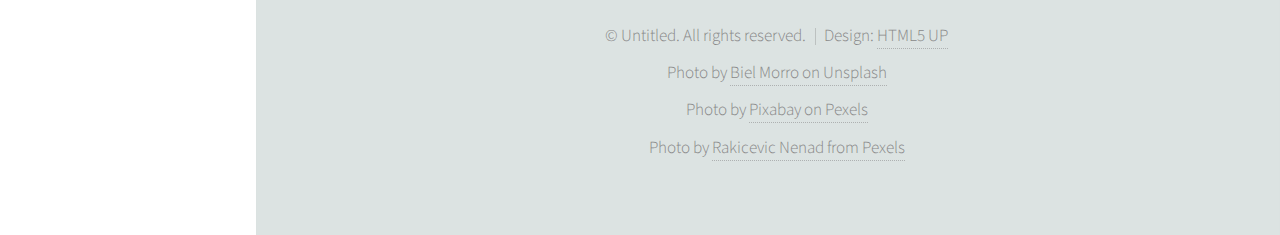
==== commit d0782f67: "v1 MVP" ====
--- a/Portfolio/index.html
+++ b/Portfolio/index.html
@@ -4,9 +4,9 @@
 	html5up.net | @ajlkn
 	Free for personal and commercial use under the CCA 3.0 license (html5up.net/license)
 -->
-<html>
+<html lang="en">
 	<head>
-		<title>Prologue by HTML5 UP</title>
+		<title>Fernando Quizhpi</title>
 		<meta charset="utf-8" />
 		<meta name="viewport" content="width=device-width, initial-scale=1, user-scalable=no" />
 		<link rel="stylesheet" href="assets/css/main.css" />
@@ -17,12 +17,11 @@
 			<div id="header">
 
 				<div class="top">
-
 					<!-- Logo -->
 						<div id="logo">
-							<span class="image avatar48"><img src="images/avatar.jpg" alt="" /></span>
-							<h1 id="title">Jane Doe</h1>
-							<p>Hyperspace Engineer</p>
+							<span class="image avatar48"><img src="images/avatar-self.jpeg" alt="Profile Photo" /></span>
+							<h1 id="title">Fernando Quizhpi</h1>
+							<p>Lambda School Student</p>
 						</div>
 
 					<!-- Nav -->
@@ -60,14 +59,17 @@
 						<div class="container">
 
 							<header>
+							<h2 class="alt"><strong>Hi!</strong><br/>I am a Lamnda student learning <br/><strong>Web Development</strong></h2>
+<!--
 								<h2 class="alt">Hi! I'm <strong>Prologue</strong>, a <a href="http://html5up.net/license">free</a> responsive<br />
 								site template designed by <a href="http://html5up.net">HTML5 UP</a>.</h2>
-								<p>Ligula scelerisque justo sem accumsan diam quis<br />
-								vitae natoque dictum sollicitudin elementum.</p>
+-->
+								<p>In here you can explore all of my current and future projects!<br/>^_^"</p>
 							</header>
 
 							<footer>
-								<a href="#portfolio" class="button scrolly">Magna Aliquam</a>
+								<a href="#portfolio" class="button scrolly">View Portfolio</a>
+<!--								add arrow with color changing animation pointinng to port.-->
 							</footer>
 
 						</div>
@@ -81,51 +83,48 @@
 								<h2>Portfolio</h2>
 							</header>
 
-							<p>Vitae natoque dictum etiam semper magnis enim feugiat convallis convallis
-							egestas rhoncus ridiculus in quis risus amet curabitur tempor orci penatibus.
-							Tellus erat mauris ipsum fermentum etiam vivamus eget. Nunc nibh morbi quis
-							fusce hendrerit lacus ridiculus.</p>
+							<p>I have taken on a long challenge here with Lamnda for the months to come.<br/>In this portfolio you will find the culmination of my studies throughout this journey.</p>
 
 							<div class="row">
 								<div class="col-4 col-12-mobile">
 									<article class="item">
-										<a href="#" class="image fit"><img src="images/pic02.jpg" alt="" /></a>
-										<header>
-											<h3>Ipsum Feugiat</h3>
-										</header>
-									</article>
-									<article class="item">
-										<a href="#" class="image fit"><img src="images/pic03.jpg" alt="" /></a>
-										<header>
-											<h3>Rhoncus Semper</h3>
+										<a href="#" class="image fit"><img src="images/bakery2-self.png" alt="Sweet Eat Bakery Page" /></a>
+										<header>
+											<h3>Sweet Eats Bakery</h3>
+										</header>
+									</article>
+									<article class="item">
+										<a href="#" class="image fit"><img src="images/desktop-self.png" alt="Great Idea Practice Page" /></a>
+										<header>
+											<h3>Great Idea! Practice</h3>
 										</header>
 									</article>
 								</div>
 								<div class="col-4 col-12-mobile">
 									<article class="item">
-										<a href="#" class="image fit"><img src="images/pic04.jpg" alt="" /></a>
-										<header>
-											<h3>Magna Nullam</h3>
-										</header>
-									</article>
-									<article class="item">
-										<a href="#" class="image fit"><img src="images/pic05.jpg" alt="" /></a>
-										<header>
-											<h3>Natoque Vitae</h3>
+										<a href="#" class="image fit"><img src="images/odell-self.png" alt="Artist page for Tom Odell" /></a>
+										<header>
+											<h3>Artist Page</h3>
+										</header>
+									</article>
+									<article class="item">
+										<a href="#" class="image fit"><img src="images/bakery-animation-self.png" alt="Sweet Eats Bakery Animation Test" /></a>
+										<header>
+											<h3>Bakery Animation Test</h3>
 										</header>
 									</article>
 								</div>
 								<div class="col-4 col-12-mobile">
 									<article class="item">
-										<a href="#" class="image fit"><img src="images/pic06.jpg" alt="" /></a>
+										<a href="#" class="image fit"><img src="images/macarons-self.png" alt="Macarons Main Page" /></a>
 										<header>
 											<h3>Dolor Penatibus</h3>
 										</header>
 									</article>
 									<article class="item">
-										<a href="#" class="image fit"><img src="images/pic07.jpg" alt="" /></a>
-										<header>
-											<h3>Orci Convallis</h3>
+										<a href="#" class="image fit"><img src="images/mobile-self.png" alt="Great Idea! Mobile Test" /></a>
+										<header>
+											<h3>Great Idea! Practice</h3>
 										</header>
 									</article>
 								</div>
@@ -142,14 +141,9 @@
 								<h2>About Me</h2>
 							</header>
 
-							<a href="#" class="image featured"><img src="images/pic08.jpg" alt="" /></a>
-
-							<p>Tincidunt eu elit diam magnis pretium accumsan etiam id urna. Ridiculus
-							ultricies curae quis et rhoncus velit. Lobortis elementum aliquet nec vitae
-							laoreet eget cubilia quam non etiam odio tincidunt montes. Elementum sem
-							parturient nulla quam placerat viverra mauris non cum elit tempus ullamcorper
-							dolor. Libero rutrum ut lacinia donec curae mus vel quisque sociis nec
-							ornare iaculis.</p>
+							<a href="#" class="image featured"><img src="images/leaf-self.jpg" alt="About Me Background Image" /></a>
+
+							<p>Learning student in the arts of coding at Lambda School. Varied background and finding a new path to follow in web development, learning and creating projects. Finding and expanding creativy to bring new content to fruition.</p>
 
 						</div>
 					</section>
@@ -162,10 +156,7 @@
 								<h2>Contact</h2>
 							</header>
 
-							<p>Elementum sem parturient nulla quam placerat viverra
-							mauris non cum elit tempus ullamcorper dolor. Libero rutrum ut lacinia
-							donec curae mus. Eleifend id porttitor ac ultricies lobortis sem nunc
-							orci ridiculus faucibus a consectetur. Porttitor curae mauris urna mi dolor.</p>
+							<p>Feel free to reach out and share your experience and find use in mine.</p>
 
 							<form method="post" action="#">
 								<div class="row">
@@ -192,6 +183,15 @@
 					<ul class="copyright">
 						<li>&copy; Untitled. All rights reserved.</li><li>Design: <a href="http://html5up.net">HTML5 UP</a></li>
 					</ul>
+					<ul class="copyright">
+						<li>Photo by <a href="https://unsplash.com/photos/J_F_003jcEQ" title="Side Navigation Background Image">Biel Morro on Unsplash</a></li>
+					</ul>
+					<ul class="copyright">
+						<li>Photo by <a href="https://www.pexels.com/photo/close-up-of-leaf-326055/" title="About Me Background Image">Pixabay on Pexels</a></li>
+					</ul>
+					<ul class="copyright">
+						<li>Photo by <a href="https://www.pexels.com/photo/silhouette-of-person-holding-glass-mason-jar-1274260/" title="Main Image Background">Rakicevic Nenad from Pexels</a></li>
+					</ul>
 
 			</div>
 
--- a/Portfolio/assets/css/main.css
+++ b/Portfolio/assets/css/main.css
@@ -2123,7 +2123,9 @@
 			left: 0;
 			top: 0;
 		}
-
+.top{
+    background-image: url(/images/night-self.jpg)
+}
 	#nav ul {
 		list-style: none;
 		padding-left: 0;
@@ -2248,7 +2250,7 @@
 
 			#main > section.one {
 				background-color: #81918E;
-				background-image: url("../../images/banner.jpg");
+				background-image: url("../../images/night-banner4.jpg");
 			}
 
 			#main > section.two {
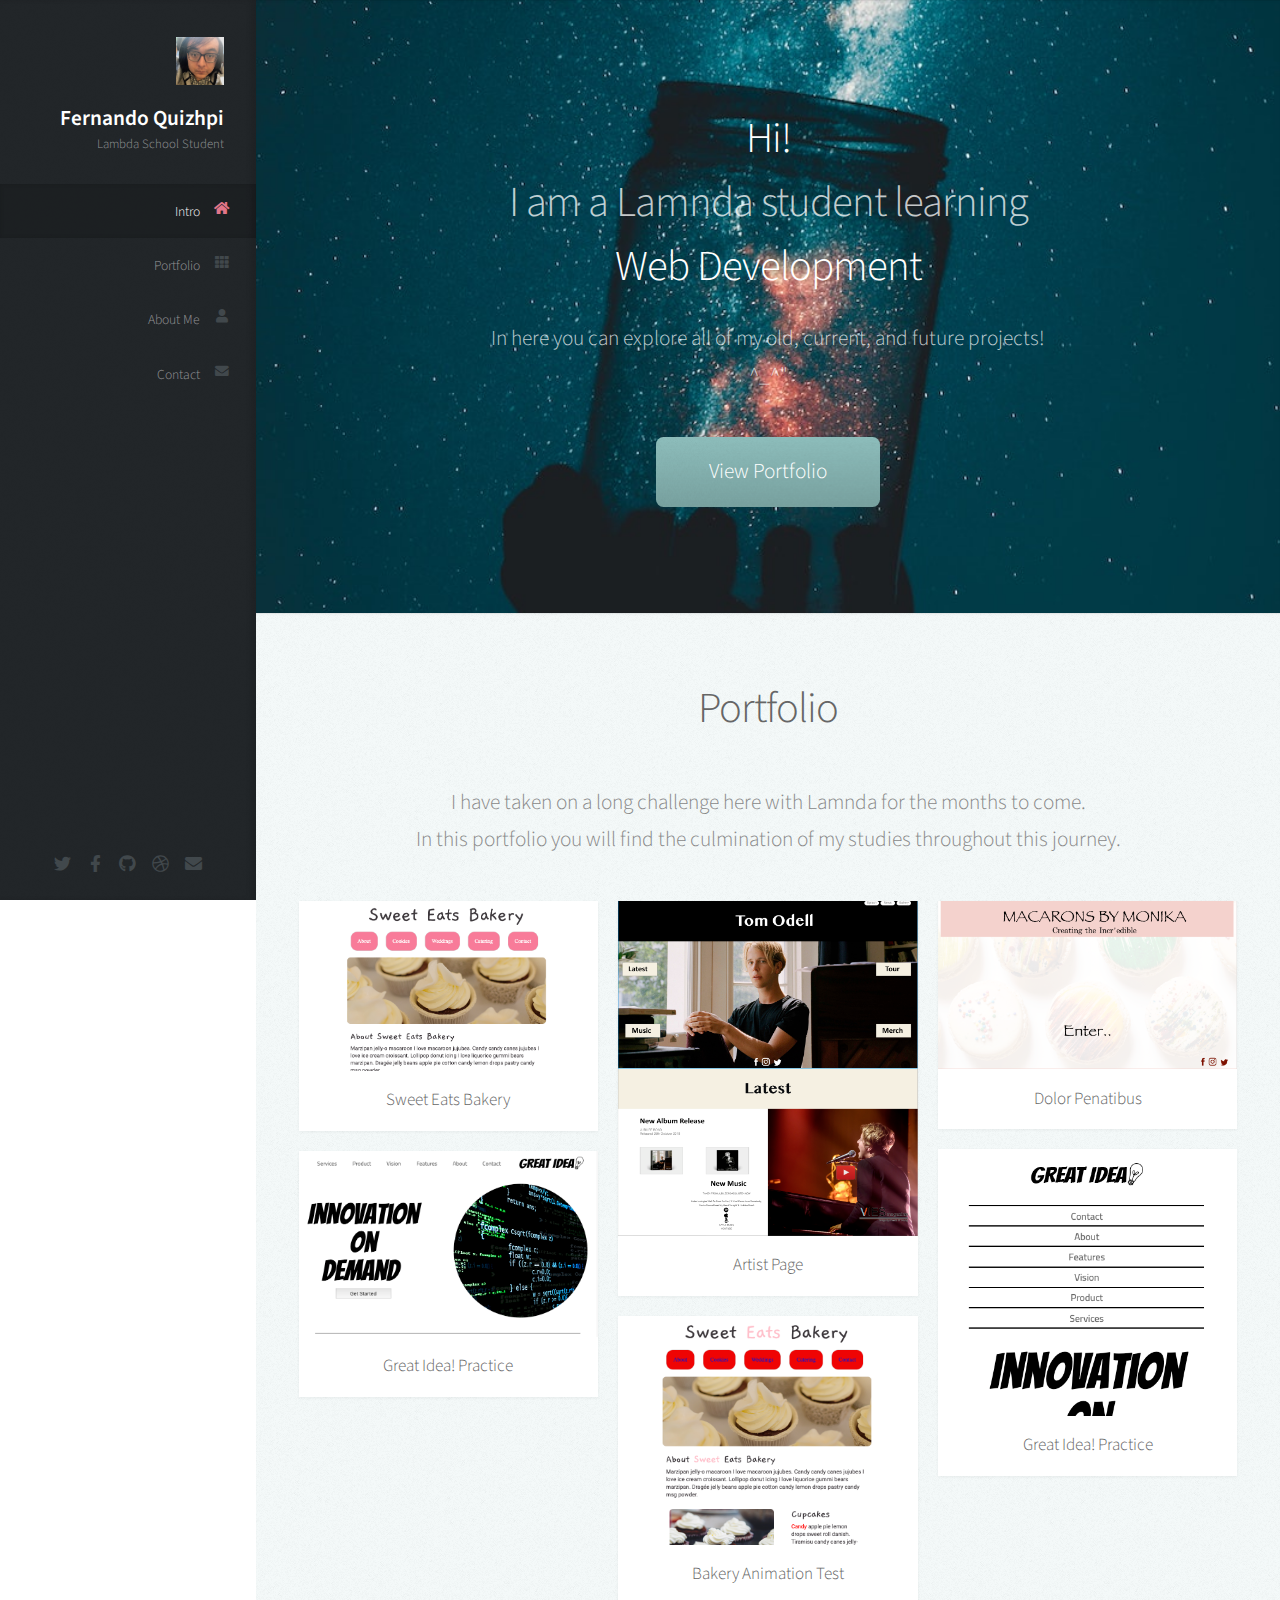
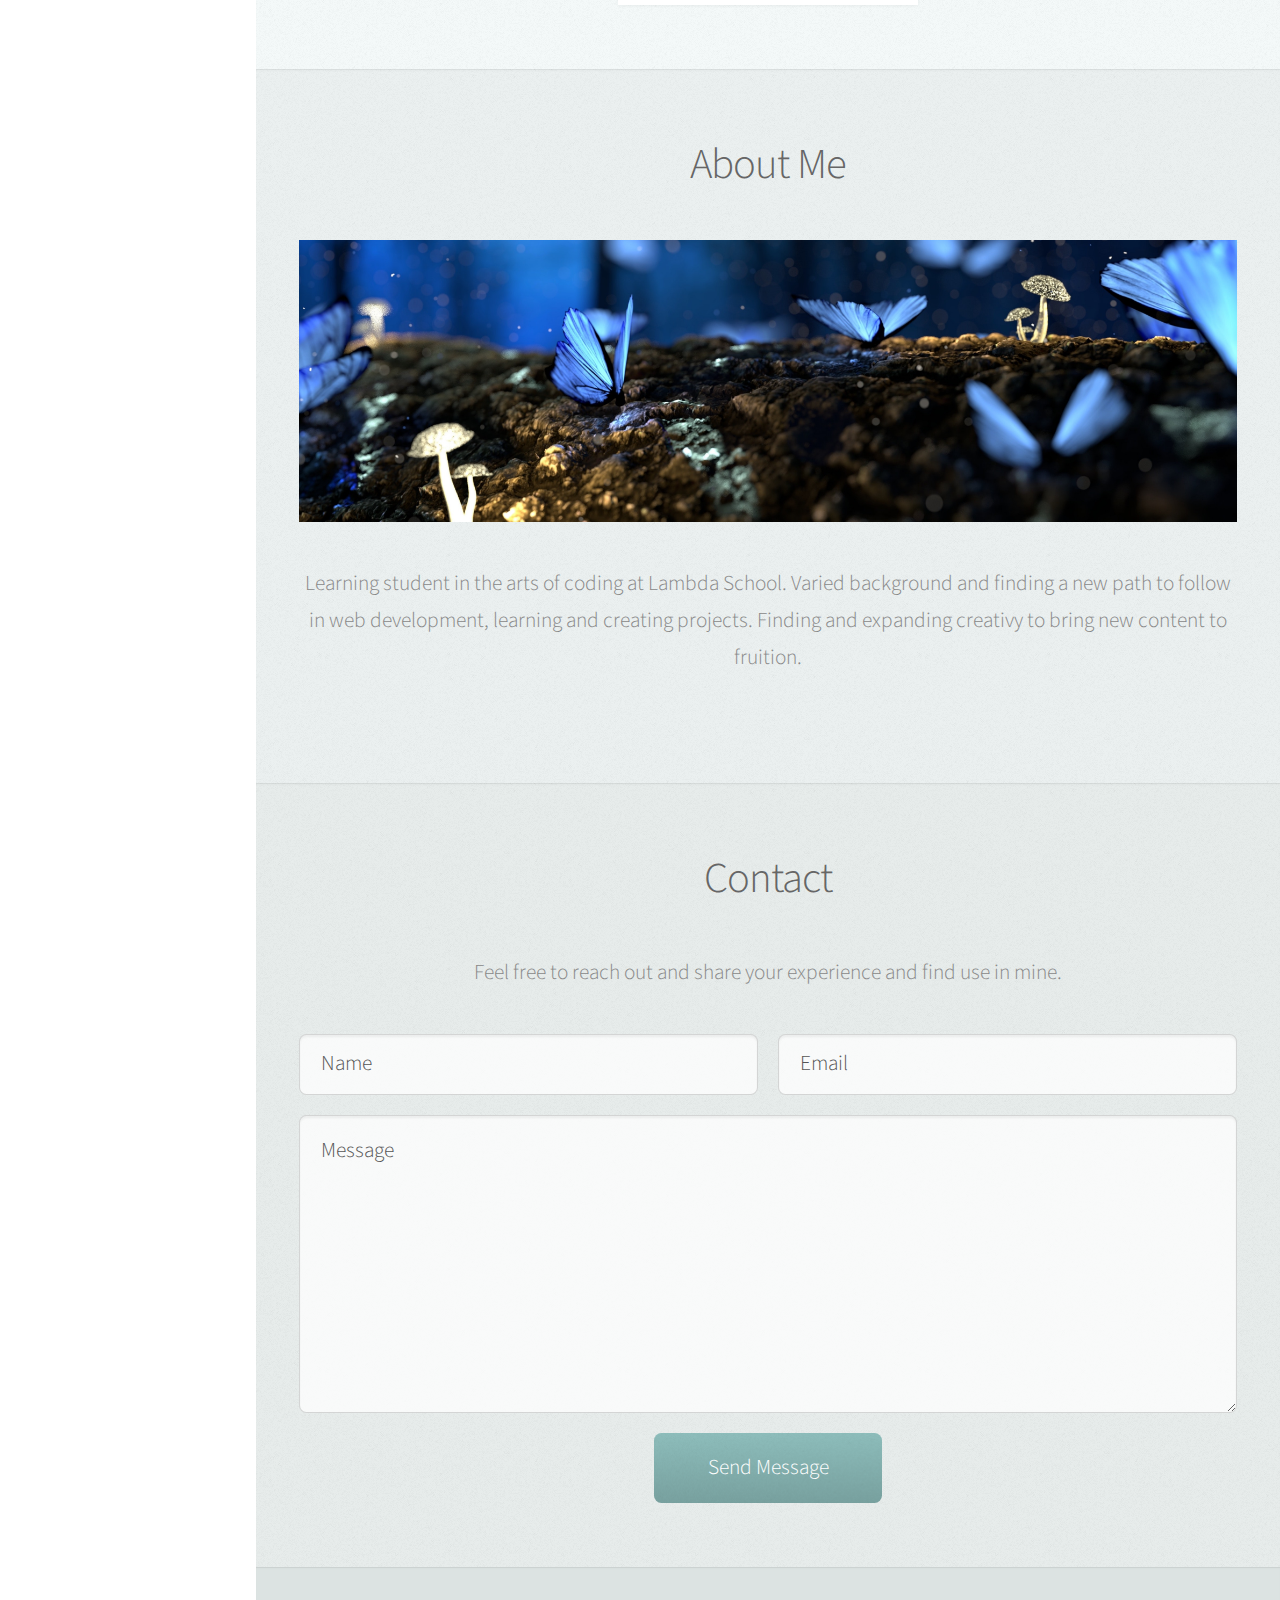
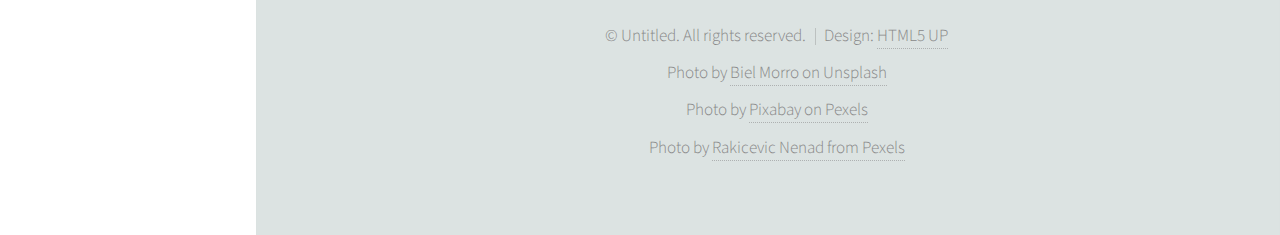
==== commit 37daaa42: "Added link to original template inside the top of HTML" ====
--- a/Portfolio/index.html
+++ b/Portfolio/index.html
@@ -3,6 +3,7 @@
 	Prologue by HTML5 UP
 	html5up.net | @ajlkn
 	Free for personal and commercial use under the CCA 3.0 license (html5up.net/license)
+	https://html5up.net/prologue < Original Template========================
 -->
 <html lang="en">
 	<head>
@@ -64,7 +65,7 @@
 								<h2 class="alt">Hi! I'm <strong>Prologue</strong>, a <a href="http://html5up.net/license">free</a> responsive<br />
 								site template designed by <a href="http://html5up.net">HTML5 UP</a>.</h2>
 -->
-								<p>In here you can explore all of my current and future projects!<br/>^_^"</p>
+								<p>In here you can explore all of my old, current, and future projects!<br/>^_^"</p>
 							</header>
 
 							<footer>
